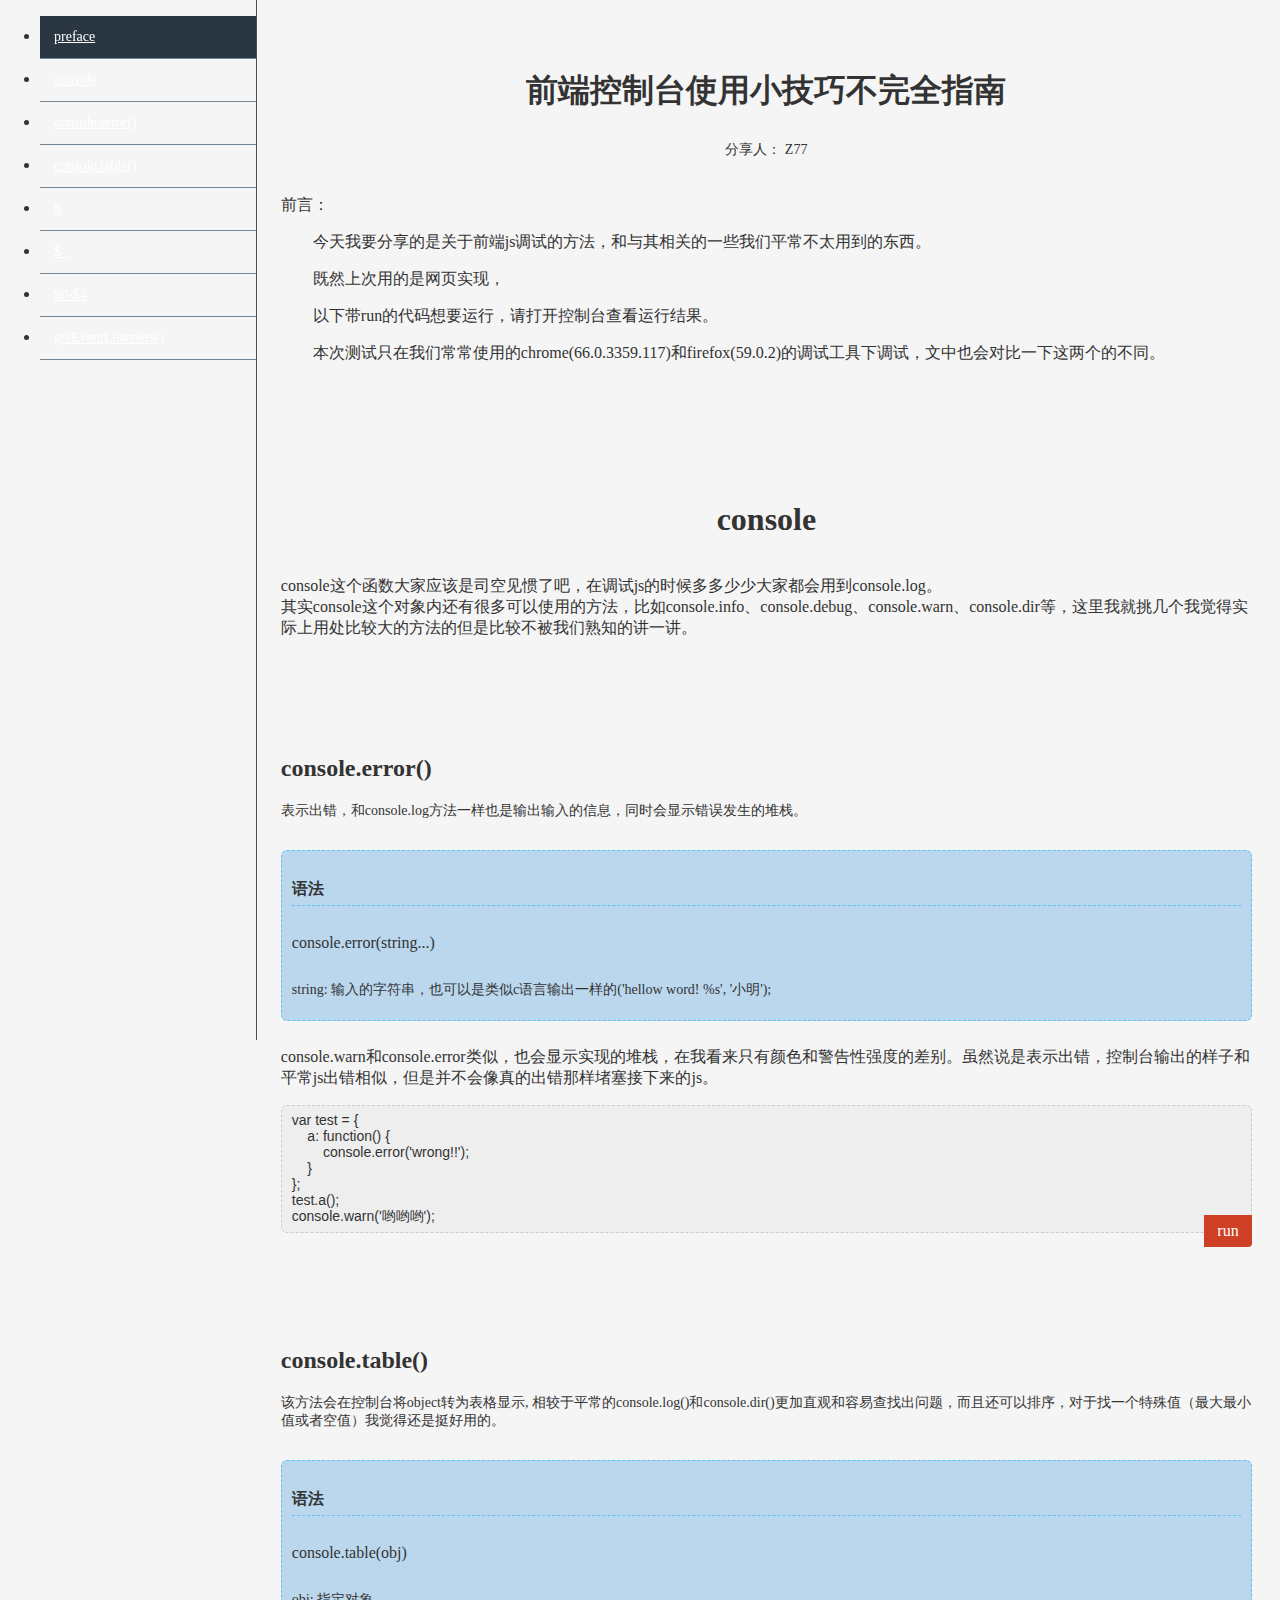
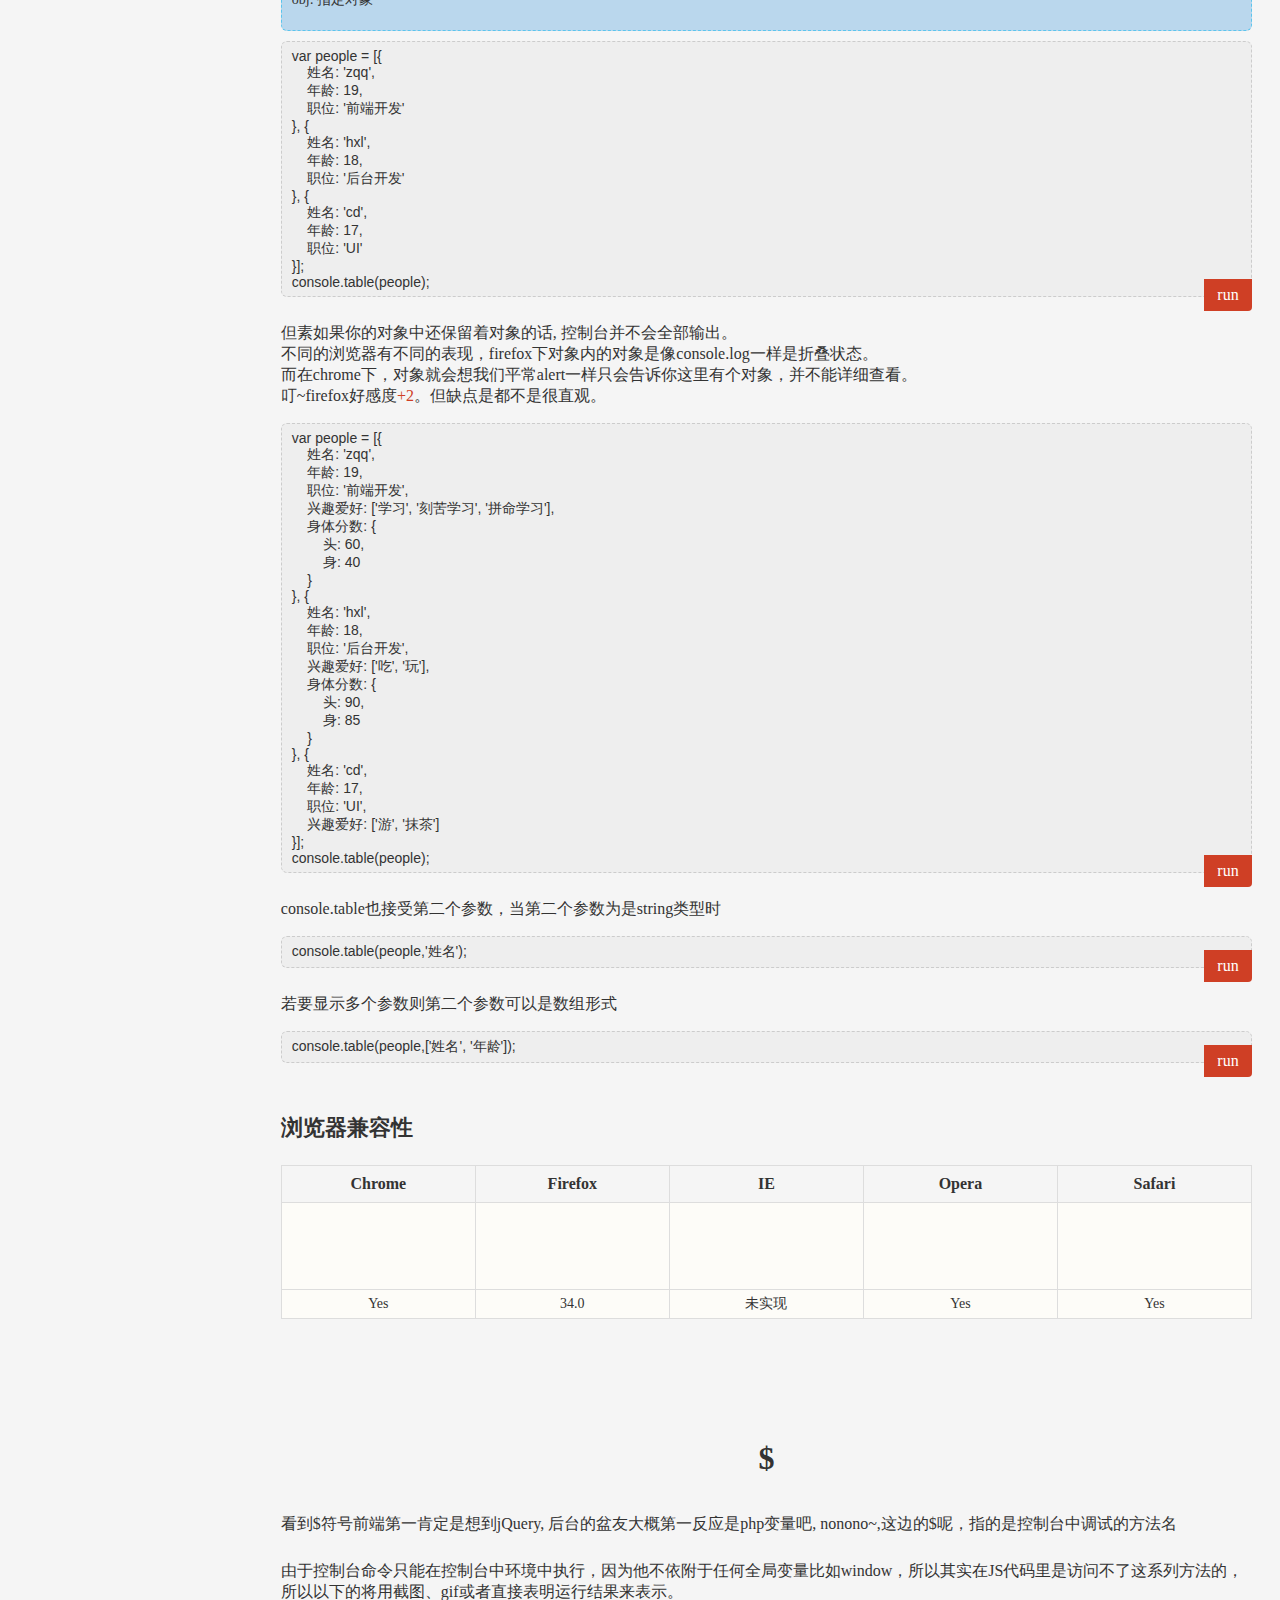
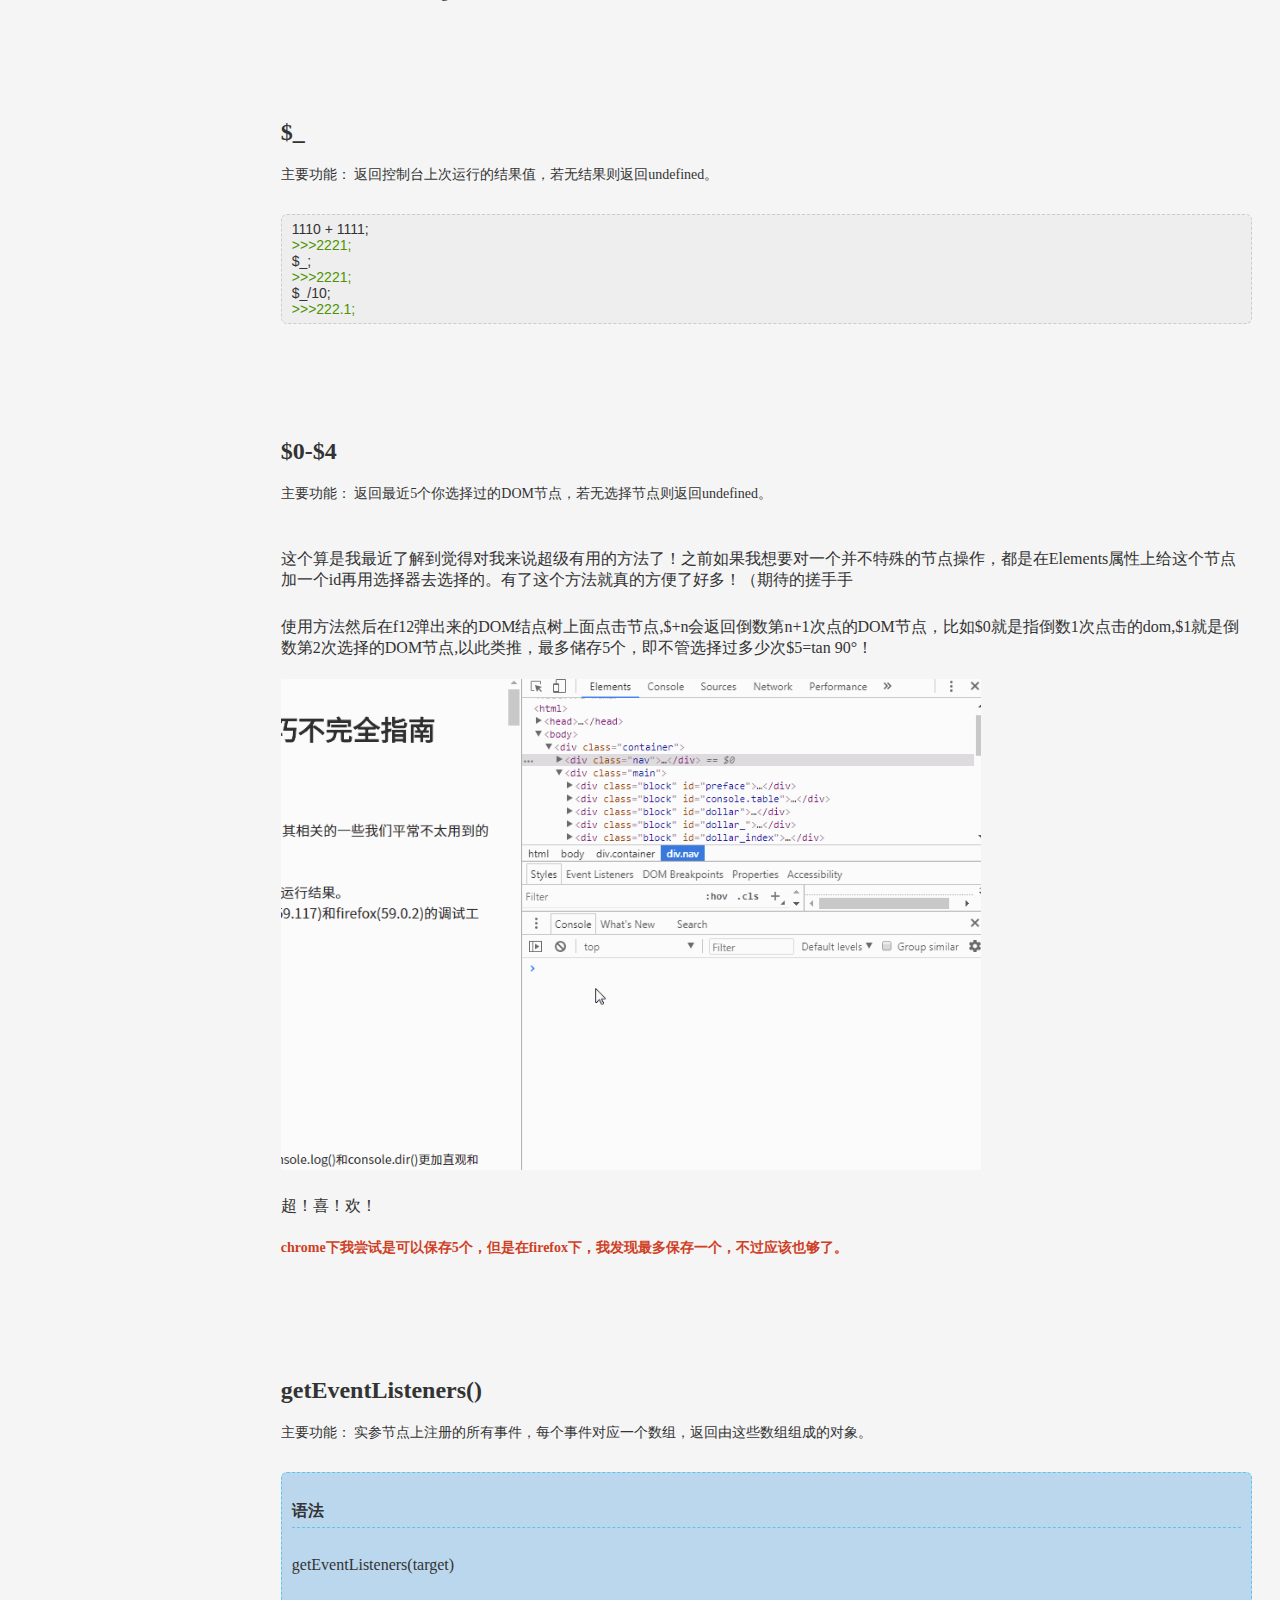
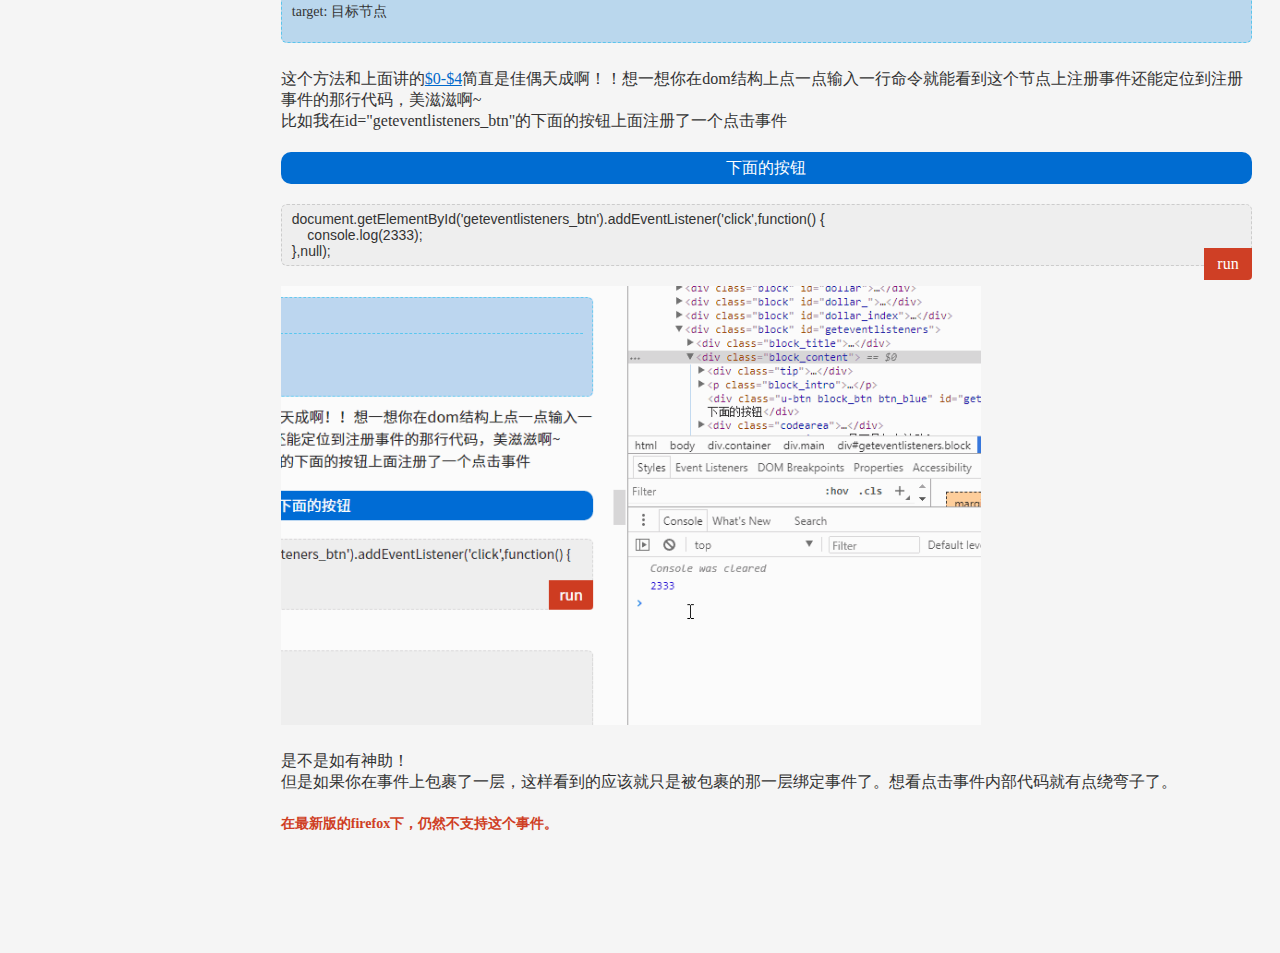
==== debug/view/index.html @ 610be7b1 "添加前端调试小技巧的分享" ====
<!DOCTYPE html>
<html>
<head>
    <meta charset="utf-8">
    <title>technology-sharing_debug</title>
    <link rel="shortcut icon" href="../../resource/favicon/favicon.ico" type="image/x-icon" />
    <link rel="stylesheet" type="text/css" href="../../resource/css/init.css">
    <link rel="stylesheet" type="text/css" href="../css/index.css">
</head>
<body>
    <div class="container">
        <div class="nav">
            <ul>
                <li><a href="#preface" class="active">preface</a></li>
                <li><a href="#console">console</a></li>
                <li><a href="#console_error">console.error()</a></li>
                <li><a href="#console_table">console.table()</a></li>
                <li><a href="#dollar">$</a></li>
                <li><a href="#dollar_">$_</a></li>
                <li><a href="#dollar_index">$0-$4</a></li>
                <li><a href="#geteventlisteners">getEventListeners()</a></li>
            </ul>
        </div>
        <div class="main">
            <div class="block" id="preface">
                <div class="block_title">
                    <h1>前端控制台使用小技巧不完全指南</h1>
                    <small class="h1">分享人： Z77</small>
                </div>
                <div class="block_content">
                    <p>前言：</p>
                    <p class="block_ct">今天我要分享的是关于前端js调试的方法，和与其相关的一些我们平常不太用到的东西。</p>
                    <p class="block_ct">既然上次用的是网页实现，</p>
                    <p class="block_ct">以下带run的代码想要运行，请打开控制台查看运行结果。</p>
                    <p class="block_ct">本次测试只在我们常常使用的chrome(66.0.3359.117)和firefox(59.0.2)的调试工具下调试，文中也会对比一下这两个的不同。</p>
                </div>
            </div>

            <div class="block" id="console">
                <div class="block_title">
                    <h1>console</h1>
                    <p class="block_intro">console这个函数大家应该是司空见惯了吧，在调试js的时候多多少少大家都会用到console.log。 <br>
                    其实console这个对象内还有很多可以使用的方法，比如console.info、console.debug、console.warn、console.dir等，这里我就挑几个我觉得实际上用处比较大的方法的但是比较不被我们熟知的讲一讲。</p>
                </div>
            </div>

            <div class="block" id="console_error">
                <div class="block_title">
                    <h2 class="g-mt20">console.error()</h2>
                    <small>表示出错，和console.log方法一样也是输出输入的信息，同时会显示错误发生的堆栈。</small>
                </div>
                <div class="block_content">
                    <div class="tip">
                        <p class="title">语法</p>
                        <p class="use">console.error(string...)</p>
                        <p>string: 输入的字符串，也可以是类似c语言输出一样的('hellow word! %s', '小明');</p>
                    </div>
                    <p class="block_intro">console.warn和console.error类似，也会显示实现的堆栈，在我看来只有颜色和警告性强度的差别。虽然说是表示出错，控制台输出的样子和平常js出错相似，但是并不会像真的出错那样堵塞接下来的js。</p>
                    <div class="codearea">
                        <pre class="code">
                            var test = {a: function() {console.error('wrong!!');}};
                            test.a();
                            console.warn('哟哟哟');
                        </pre>
                        <div class="run btn">run</div>
                    </div>
                </div>
            </div>

            <div class="block" id="console_table">
                <div class="block_title">
                    <h2 class="g-mt20">console.table()</h2>
                    <small>该方法会在控制台将object转为表格显示, 相较于平常的console.log()和console.dir()更加直观和容易查找出问题，而且还可以排序，对于找一个特殊值（最大最小值或者空值）我觉得还是挺好用的。</small>
                </div>
                <div class="block_content">
                    <div class="tip">
                        <p class="title">语法</p>
                        <p class="use">console.table(obj)</p>
                        <p>obj: 指定对象</p>
                    </div>
                    <div class="codearea">
                        <pre class="code">
                            var people = [
                                {姓名: 'zqq', 年龄: 19, 职位: '前端开发'}, 
                                {姓名: 'hxl', 年龄: 18, 职位: '后台开发'}, 
                                {姓名: 'cd', 年龄: 17, 职位: 'UI'}
                            ];
                            console.table(people);
                        </pre>
                        <div class="run btn">run</div>
                    </div>
                    <p class="block_intro">但素如果你的对象中还保留着对象的话, 控制台并不会全部输出。<br/>
                    不同的浏览器有不同的表现，firefox下对象内的对象是像console.log一样是折叠状态。<br/>
                    而在chrome下，对象就会想我们平常alert一样只会告诉你这里有个对象，并不能详细查看。<br/>
                    叮~firefox好感度<b class="f_red">+2</b>。但缺点是都不是很直观。</p>
                    <div class="codearea">
                        <pre class="code">
                            var people = [
                                {姓名: 'zqq', 年龄: 19, 职位: '前端开发', 兴趣爱好: ['学习', '刻苦学习', '拼命学习'], 身体分数: {头: 60, 身: 40}}, 
                                {姓名: 'hxl', 年龄: 18, 职位: '后台开发', 兴趣爱好: ['吃', '玩'], 身体分数: {头: 90, 身: 85}}, 
                                {姓名: 'cd', 年龄: 17, 职位: 'UI', 兴趣爱好: ['游', '抹茶']}
                            ];
                            console.table(people);
                        </pre>
                        <div class="run btn">run</div>
                    </div>
                    <p class="block_intro">console.table也接受第二个参数，当第二个参数为是string类型时</p>
                    <div class="codearea">
                        <pre class="code">
                            console.table(people, '姓名');
                        </pre>
                        <div class="run btn">run</div>
                    </div>
                    <p class="block_intro">若要显示多个参数则第二个参数可以是数组形式</p>
                    <div class="codearea">
                        <pre class="code">
                            console.table(people, ['姓名', '年龄']);
                        </pre>
                        <div class="run btn">run</div>
                    </div>
                    <div class="browsersupport">
                        <h3>浏览器兼容性</h3>
                        <table class="browsersupport_table">
                            <tbody>
                                <tr>
                                    <th>Chrome</th>
                                    <th>Firefox</th>
                                    <th>IE</th>
                                    <th>Opera</th>
                                    <th>Safari</th>
                                </tr>
                                <tr class="browsersupport_icons">
                                    <td><span class="icon icon_browser icon_browser-bschrome"></span></td>
                                    <td><span class="icon icon_browser icon_browser-bsfirefox"></span></td>
                                    <td><span class="icon icon_browser icon_browser-noneie"></span></td>
                                    <td><span class="icon icon_browser icon_browser-bsopera"></span></td>
                                    <td><span class="icon icon_browser icon_browser-bssafari"></span></td>
                                </tr>
                                <tr>
                                    <td>Yes</td>
                                    <td>34.0</td>
                                    <td>未实现</td>
                                    <td>Yes</td>
                                    <td>Yes</td>
                                </tr>
                            </tbody>
                        </table>
                    </div>
                </div>
            </div>

            <div class="block" id="dollar">
                <div class="block_title">
                    <h1>$</h1>
                    <p class="block_intro">看到$符号前端第一肯定是想到jQuery, 后台的盆友大概第一反应是php变量吧, nonono~,这边的$呢，指的是控制台中调试的方法名</p>
                    <p class="block_intro">由于控制台命令只能在控制台中环境中执行，因为他不依附于任何全局变量比如window，所以其实在JS代码里是访问不了这系列方法的， 所以以下的将用截图、gif或者直接表明运行结果来表示。</p>
                </div>
            </div>

            <div class="block" id="dollar_">
                <div class="block_title">
                    <h2>$_</h2>
                    <small>主要功能： 返回控制台上次运行的结果值，若无结果则返回undefined。</small>
                </div>
                <div class="block_content">
                    <div class="codearea">
                        <pre class="code">
                            1110 + 1111;
                            <b class="f_green">>>>2221;</b>
                            $_;
                            <b class="f_green">>>>2221;</b>
                            $_/10;
                            <b class="f_green">>>>222.1;</b>
                        </pre>
                    </div>
                </div>
            </div>

            <div class="block" id="dollar_index">
                <div class="block_title">
                    <h2>$0-$4</h2>
                    <small>主要功能： 返回最近5个你选择过的DOM节点，若无选择节点则返回undefined。</small>
                </div>
                <div class="block_content">
                    <p class="block_intro">这个算是我最近了解到觉得对我来说超级有用的方法了！之前如果我想要对一个并不特殊的节点操作，都是在Elements属性上给这个节点加一个id再用选择器去选择的。有了这个方法就真的方便了好多！（期待的搓手手</p>
                    <p class="block_intro">使用方法然后在f12弹出来的DOM结点树上面点击节点,$+n会返回倒数第n+1次点的DOM节点，比如$0就是指倒数1次点击的dom,$1就是倒数第2次选择的DOM节点,以此类推，最多储存5个，即不管选择过多少次$5=tan 90°！</p>
                    <img src="../images/gif_0.gif" class="block_img">
                    <p class="block_intro">超！喜！欢！</p>
                    <p class="block_notice">chrome下我尝试是可以保存5个，但是在firefox下，我发现最多保存一个，不过应该也够了。</p>
                </div>
            </div>

            <div class="block" id="geteventlisteners">
                <div class="block_title">
                    <h2>getEventListeners()</h2>
                    <small>主要功能： 实参节点上注册的所有事件，每个事件对应一个数组，返回由这些数组组成的对象。</small>
                </div>
                <div class="block_content">
                    <div class="tip">
                        <p class="title">语法</p>
                        <p class="use">getEventListeners(target)</p>
                        <p>target: 目标节点</p>
                    </div>
                    <p class="block_intro">这个方法和上面讲的<a href="#dollar_index" class="block_href">$0-$4</a>简直是佳偶天成啊！！想一想你在dom结构上点一点输入一行命令就能看到这个节点上注册事件还能定位到注册事件的那行代码，美滋滋啊~<br>
                    比如我在id="geteventlisteners_btn"的下面的按钮上面注册了一个点击事件</p>
                    <div class="u-btn block_btn btn_blue" id="geteventlisteners_btn">下面的按钮</div>
                    <div class="codearea">
                        <pre class="code">
                            document.getElementById('geteventlisteners_btn').addEventListener('click', function() {
                                console.log(2333);
                            }, null);
                        </pre>
                        <div class="run btn">run</div>
                    </div>
                    <img src="../images/gif_1.gif" class="block_img">
                    <p class="block_intro">是不是如有神助！ <br>
                    但是如果你在事件上包裹了一层，这样看到的应该就只是被包裹的那一层绑定事件了。想看点击事件内部代码就有点绕弯子了。</p>
                    <p class="block_notice">在最新版的firefox下，仍然不支持这个事件。</p>
                </div>
            </div>


        </div> 
    </div>
    <script type="text/javascript" src="../../resource/js/util.js"></script>
    <script type="text/javascript" src="../js/cursor.js"></script>
    <script type="text/javascript" src="../js/index.js"></script>
    <script type="text/javascript" class="myscript"></script>
</body>
</html>
---- debug/css/index.css ----
@charset "utf-8";

* {
    color:#333333;
}
body, html { 
    height: 100%; 
    background-color: #f5f5f5; 
}

b {
    font-weight: inherit;
}

p {
    font-size: 16px;
}

.u-btn {
    cursor: pointer;
    border-radius: 10px;
    text-align: center;
    transition: opacity .25s;
}
.u-btn:hover {
    opacity: .9;
}

.btn_blue {
    background-color: #006cd1;
    color: #fff;
}

.f_red {
    color: #cf3f25;
}
.f_green {
    color: #4f9400;
}
.f-tc {
    text-align: center;
}
.g-mt20 {
    margin-top: 20px;
}

.icon {
    display: inline-block;
    background-repeat: no-repeat;
    background-position: center;
}

.nav {
    width: 20%;
    height: 100%;
    position: fixed;
    left: 0;
    top: 0;
    border-right: 1px solid #3e5161;
    background: url(../images/bg.png) no-repeat;
    background-size: 100% 100%;
    padding-bottom: 140px;
    overflow: hidden;
}
.nav li a{
    display: block;
    font-size: 14px;
    line-height: 3em;
    color: #fff;
    padding-left: 1em;
    border-bottom: 1px solid #738492;
    width: 100%;
}

.nav a:hover, .nav a.active {
    background-color: #2a3742;
}

.run, .clear {
    background-color: #cf3f25;
    width: 3em;
    text-align: center;
    display: block;
    height: 2em;
    line-height: 2em;
    font-size: 16px;
    margin-top: -2em;
    float: right;
    color: #fff;
    border-bottom-right-radius: 4px;
}
.clear {
    background-color: #448aff;
}

.inputarea {
    width: 20%;
    position: fixed;
    right: 0;
    top: 0;
    height: 100%;
    border-left: 1px solid #3e5161;
    padding: 10px;
}

.content {
    background-color: #fff;
    border-radius: 4px;
    position: absolute;
    bottom: 10px;
    top: 370px;
    left: 10px;
    right: 10px;
    border: 1px solid #eee;
    font-size: 14px;
    margin-top: 10px;
    padding: 10px;
    border-bottom: 40px solid #fff;
    white-space: pre-wrap;
    overflow-x: hidden;
    overflow-y: auto;
}

.console {
    position: absolute;
    top: 10px;
    left: 10px;
    right: 10px;
    height: 350px;
}
.console_title {
    font-size: 12px;
    text-align: center;
    color: #777;
}
.console_content {
    background-color: #eee;
    border: 1px solid #ccc;
    border-radius: 4px;
    width: 100%;
    height: 98%;
    display: inline-block;
    padding: 10px;
    white-space: pre-wrap;
    overflow-x: hidden;
    overflow-y: auto;   
    line-height: 1.1em;
}


.inputarea .run {
    position: absolute;
    z-index: 1;
    bottom: 10px;
    right: 10px;
}
.inputarea .clear {
    position: absolute;
    z-index: 1;
    right: 0;
    bottom: -11px;
}

.main {
    margin-left: 20%;
    padding: 20px;
}


.block {
    padding-bottom: 80px;
}
.block + .block {
    margin-top: 20px;
}
.block_title h1 {
    font-size: 32px;
    font-weight: bold;
    text-align: center;
    padding: 20px 0 6px;
}
.block_title h2 {
    font-size: 24px;
    font-weight: bold;
}
h3 {
    padding-top: 20px;
    font-size: 22px;
    font-weight: bold;
}
h4 {
    padding-top: 20px;
    font-size: 20px;
    font-weight: bold;
}
h5 {
    padding-top: 20px;
    font-size: 18px;
    font-weight: bold;
}
h6 {
    padding-top: 20px;
    font-size: 16px;
    font-weight: bold;
}
input {
    margin-top: 10px;
    background-color: #fff;
    border-radius: 4px;
    padding: 4px 6px;
    border: 1px solid #eee;
}
span.name {
    font-weight: bold;
    background-color: #eee;
    display: inline-block;
}
.block_title small {
    display: block;
    font-size: 14px;
    margin-top: 10px;
}
.block_title small.h1 {
    text-align: center;
}

.block_content {
    padding-top: 20px;
}
.block_ct {
    text-indent: 2em;
}
.block_intro {
    padding-top: 10px;
    font-size: 16px;
}
.block_notice {
    font-size: 14px;
    font-weight: bold;
    line-height: 30px;
    color: #cf3f25;
}
.block_href {
    color: #0069cb;
    text-decoration: underline;
}
.block_img {
    max-width: 700px;
    max-height: 800px;
    display: block;
    margin-top: 20px;
}
.block_a {
    padding-top: 10px;
    display: block;
    color: #448aff;
    text-decoration: underline;
}
.block_btn {
    height: 2em;
    line-height: 2em;
    display: block;
    margin-top: 20px;
    margin-bottom: 20px;
}
.tip {
    background-color: #bad7ed;
    padding: 6px 10px;
    border: 1px dashed #5bc5ed;
    margin-top: 10px;
    border-radius: 6px;
}
.tip p {
    line-height: 1.4em;
    font-size: 14px;
}
.tip .title {
    font-size: 16px;
    font-weight: bold;
    border-bottom: 1px dashed #5bc5ed;
    line-height: 2em;
}
.tip .use {
    padding-top: 10px;
    padding-bottom: 10px;
    font-size: 16px;
}
.code {
    background-color: #eee;
    border: 1px dashed #ccc;
    font-size: 14px;
    padding: 6px 10px;
    border-radius: 6px;
    margin-top: 10px;
    white-space: pre-wrap;
}

code, pre {
    font-family: "sourceHanSan", "Hiragino Sans GB", "PingFang SC",Helvetica,"Microsoft YaHei","Hiragino Sans GB","enQuanYi Micro Hei",sans-serif;-webkit-font-smoothing: antialiased;
    -webkit-font-smoothing: antialiased;
}


.browsersupport {
    margin-top: 30px;
}
.browsersupport_table th {
    padding: 0;
    height: 36px;
    vertical-align: middle;
    text-align: center;
    background-color: #F5F5F5;
    border: 1px solid #ddd;
}
.browsersupport_table {
    margin-top: 15px;
    border: 1px solid #aaa;
    width: 100%;
    border-collapse: collapse;
}
.browsersupport_table td {
    width: 86px;
    text-align: center;
    padding: 0;
    background-color: #fdfcf8;
    border: 1px solid #ddd;
    font-size: 14px;
    line-height: 2em;
}
.browsersupport_icons td {
    font-size: 0;
    height: 86px;
    vertical-align: middle;
}

.icon_browser {
    width: 48px;
    height: 48px;
    background-image: url('../images/browser.png');
}

.icon_browser-bschrome {
    background-position: -20px -90px;
}
.icon_browser-bsfirefox {
    background-position: -88px -90px;
}
.icon_browser-bsie {
    background-position: -156px -90px;
}
.icon_browser-bsopera {
    background-position: -224px -90px;
}
.icon_browser-bssafari {
    background-position: -292px -90px;
}

.icon_browser-nonechrome {
    background-position: -20px -178px;
}
.icon_browser-nonefirefox {
    background-position: -88px -178px;
}
.icon_browser-noneie {
    background-position: -156px -178px;
}
.icon_browser-noneopera {
    background-position: -224px -178px;
}
.icon_browser-nonesafari {
    background-position: -292px -178px;
}

.icon_browser_s {
    width: 63px;
    height: 30px;
}
.icon_browser_s-bschrome {
    background-position: -20px -20px;
}
.icon_browser_s-bsfirefox {
    background-position: -103px -20px;
}
.icon_browser_s-bsie {
    background-position: -186px -20px;
}
.icon_browser_s-bsopera {
    background-position: -269px -20px;
}
.icon_browser_s-bssafari {
    background-position: -352px -20px;
}
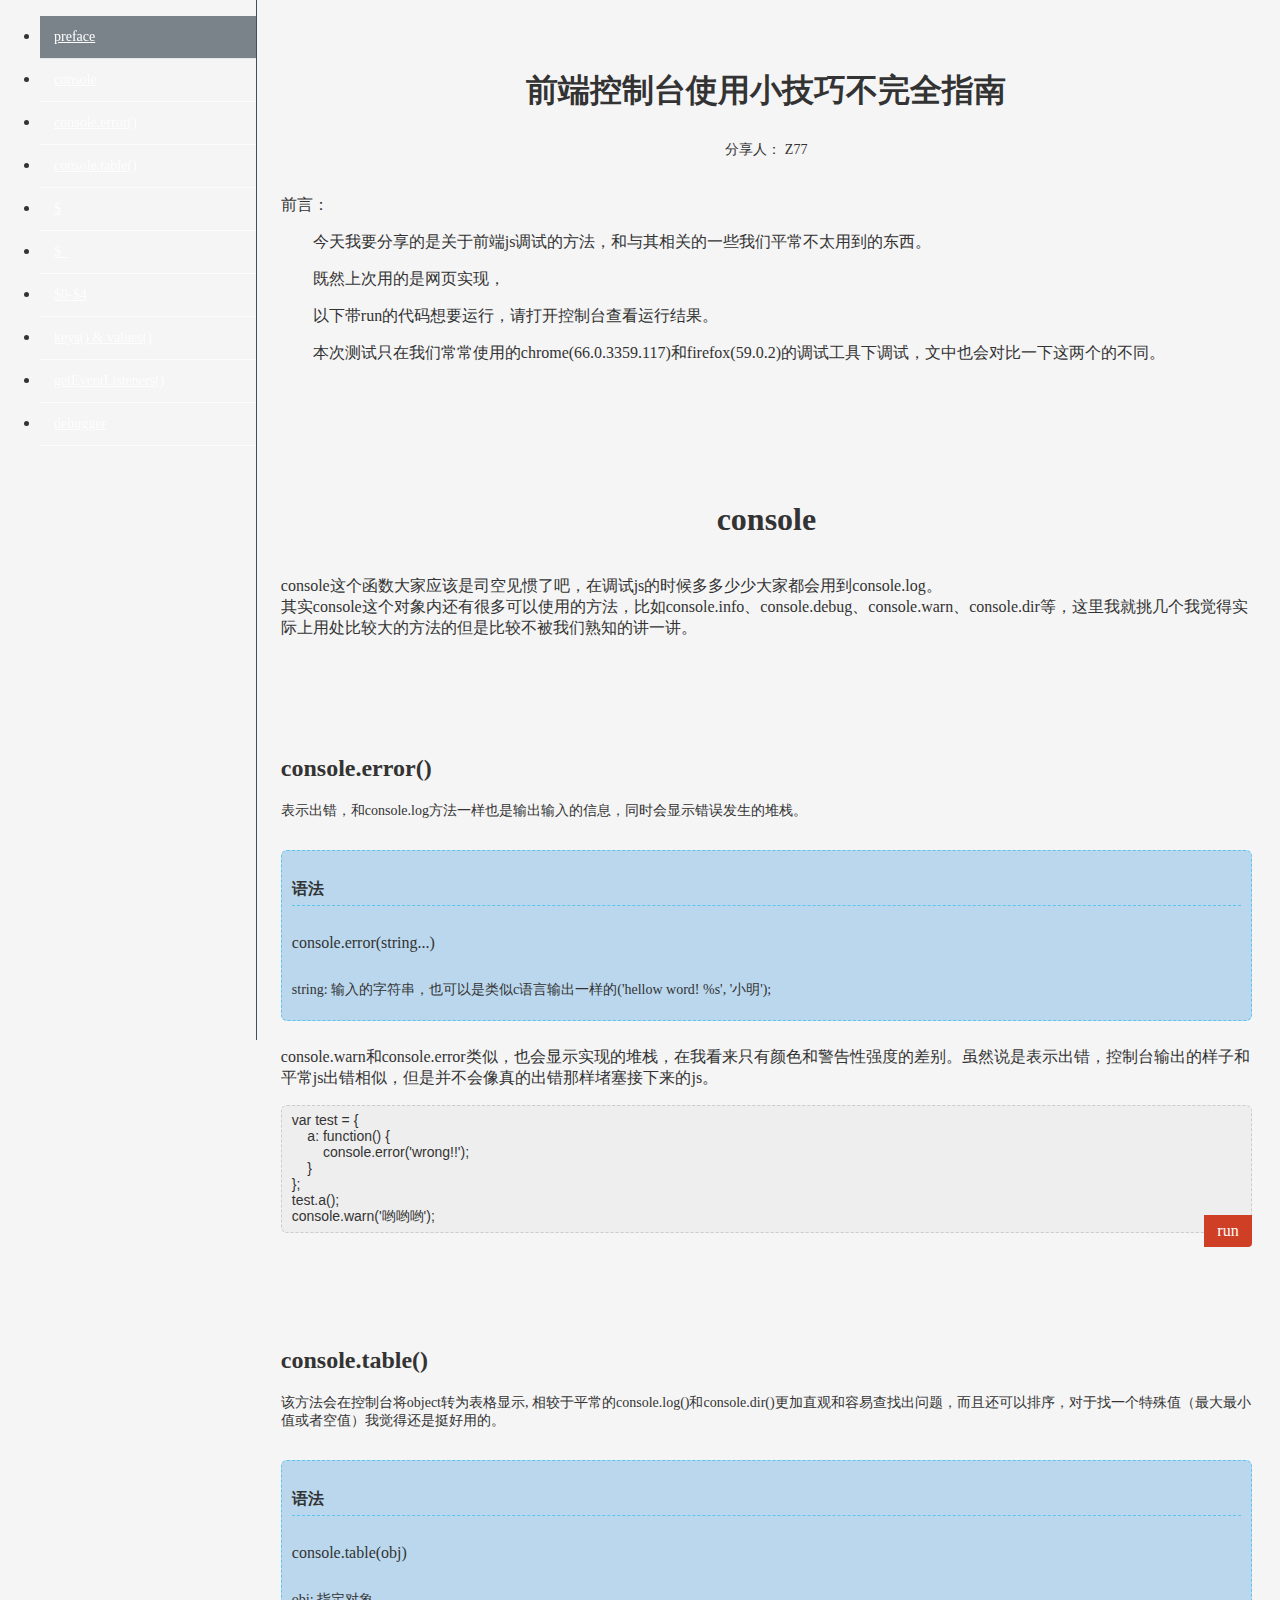
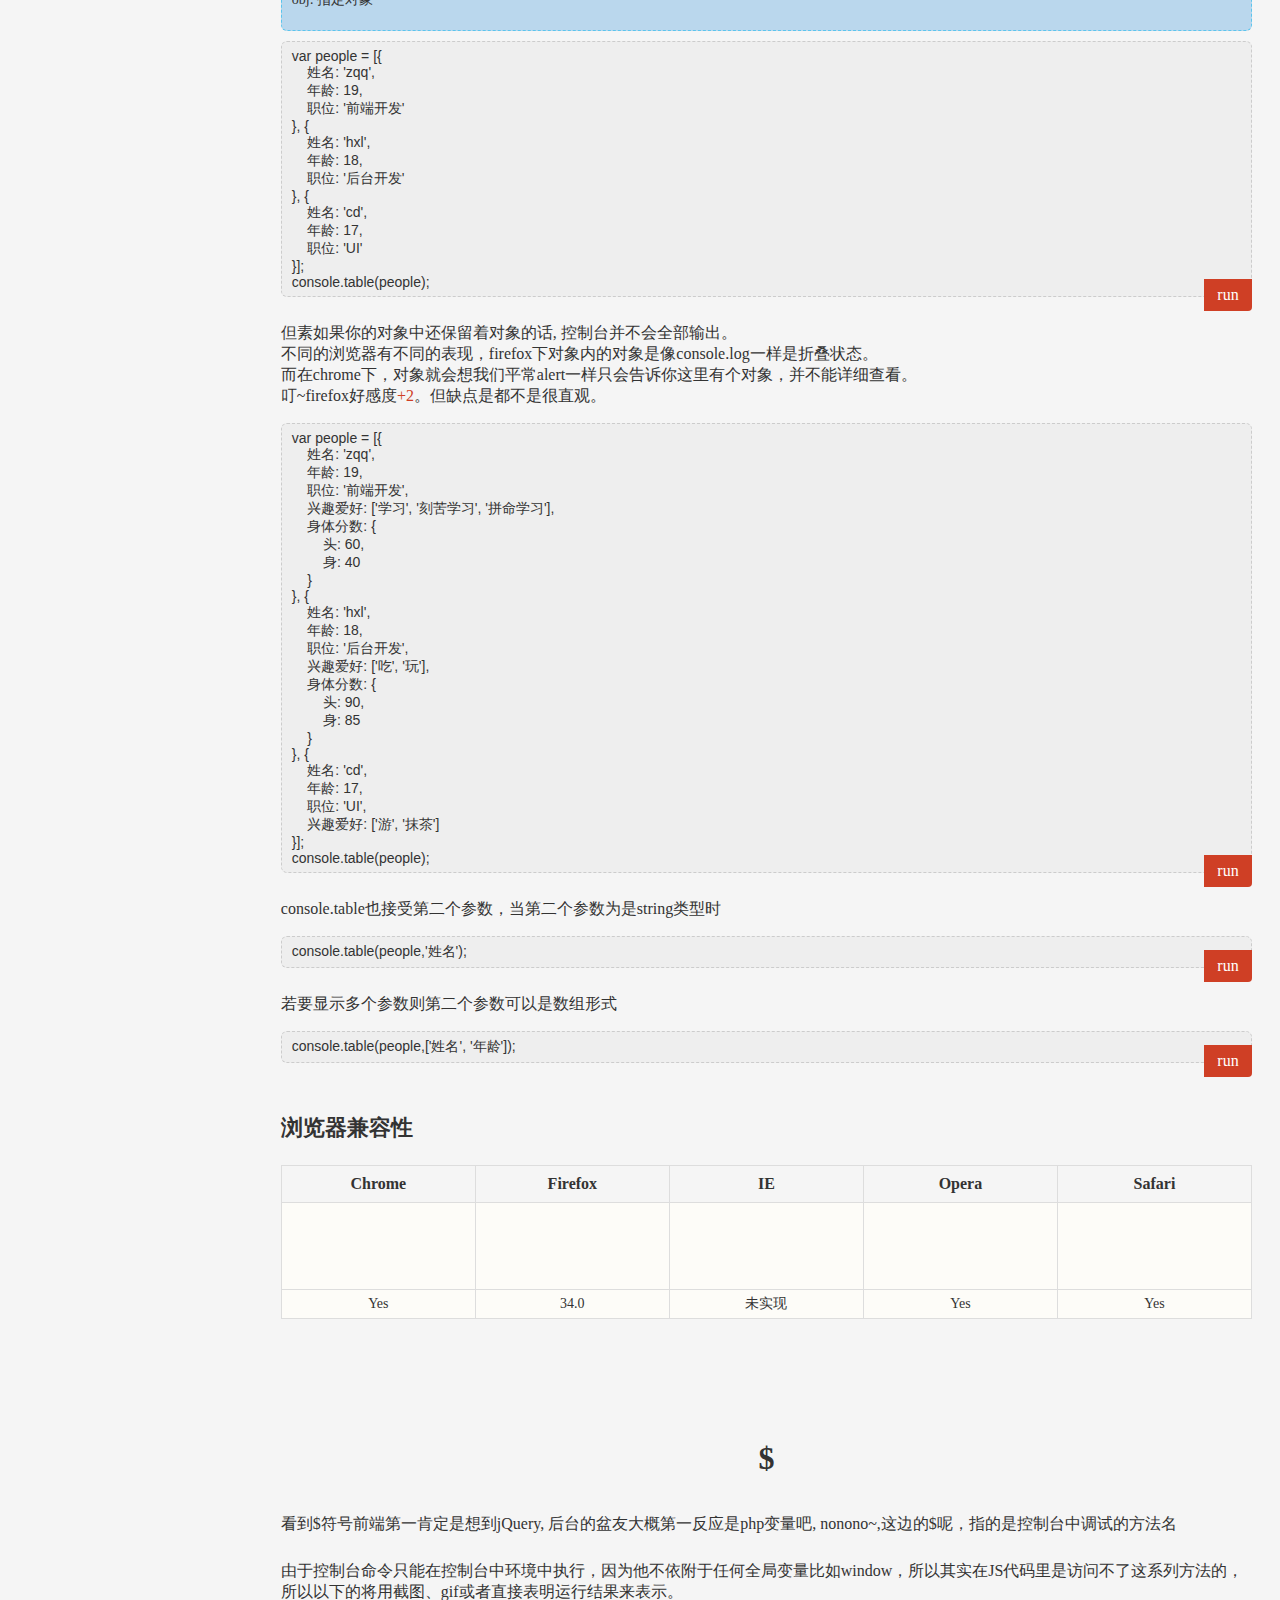
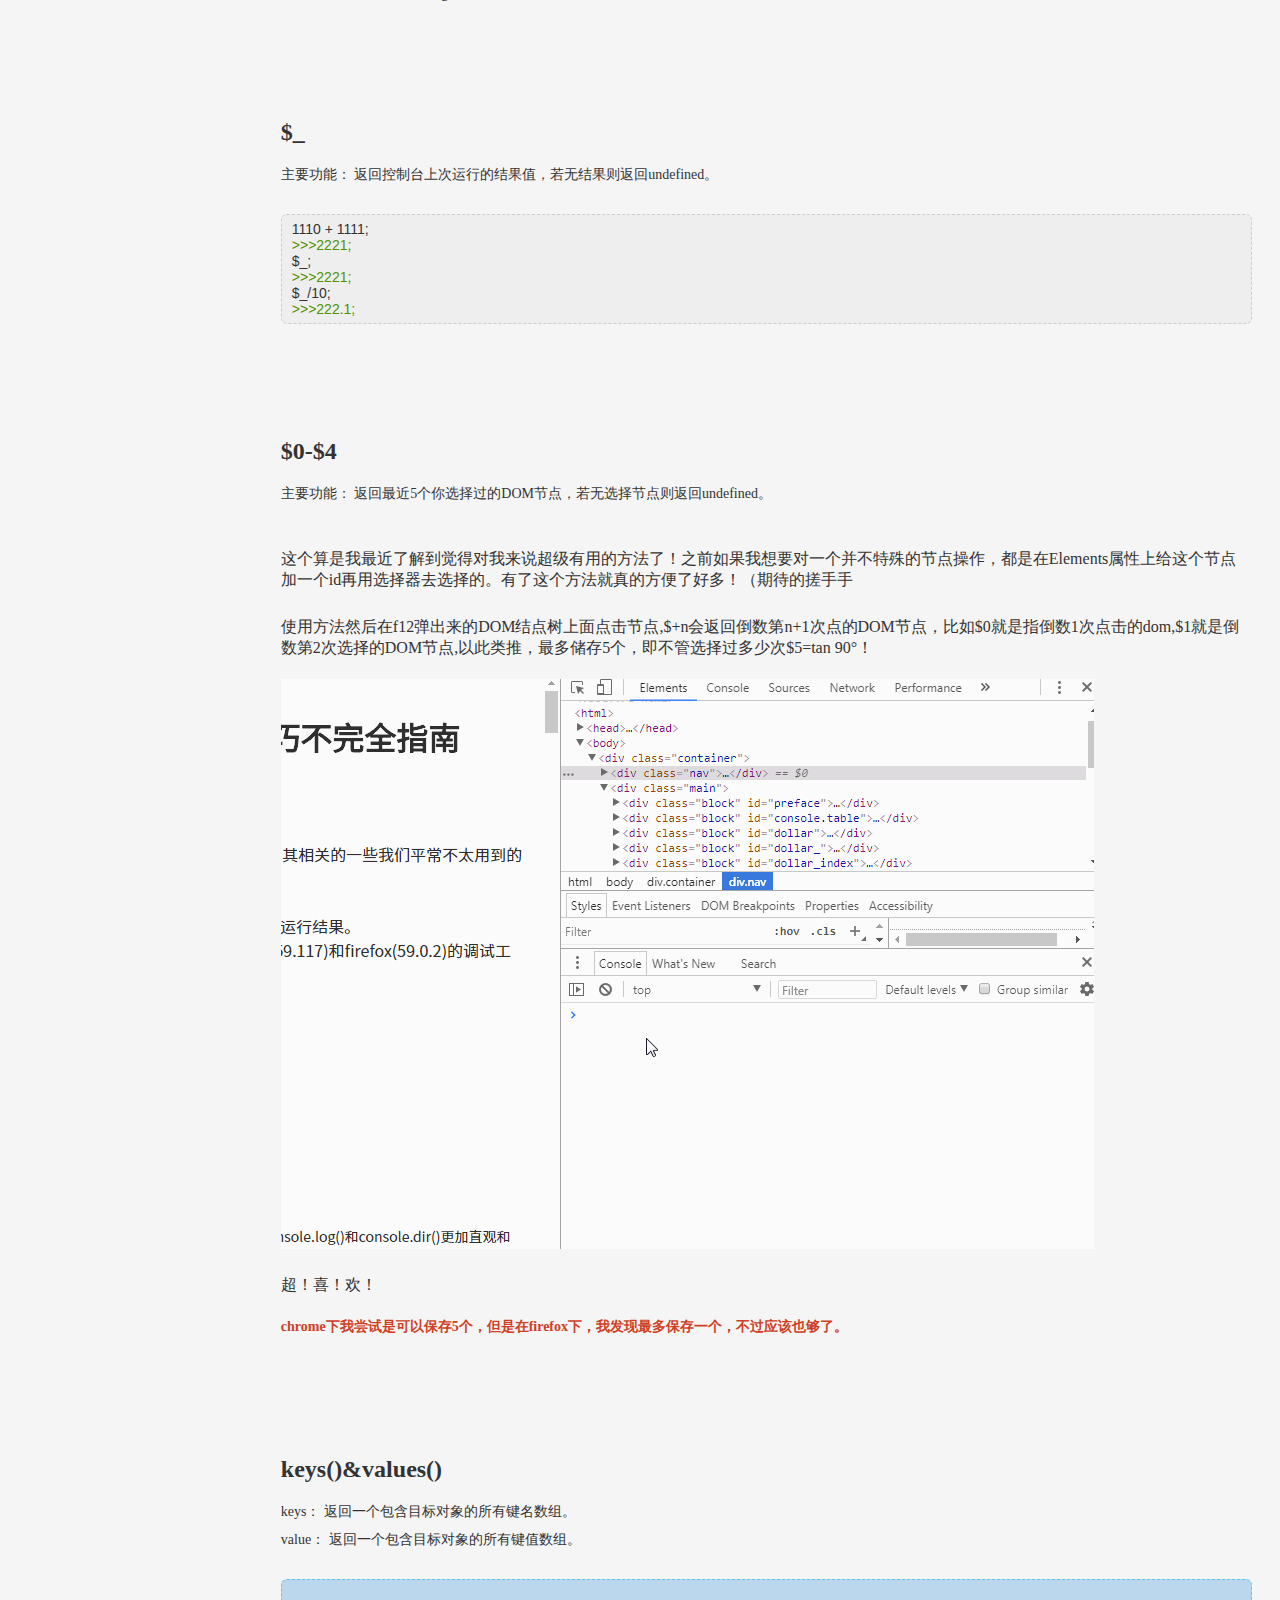
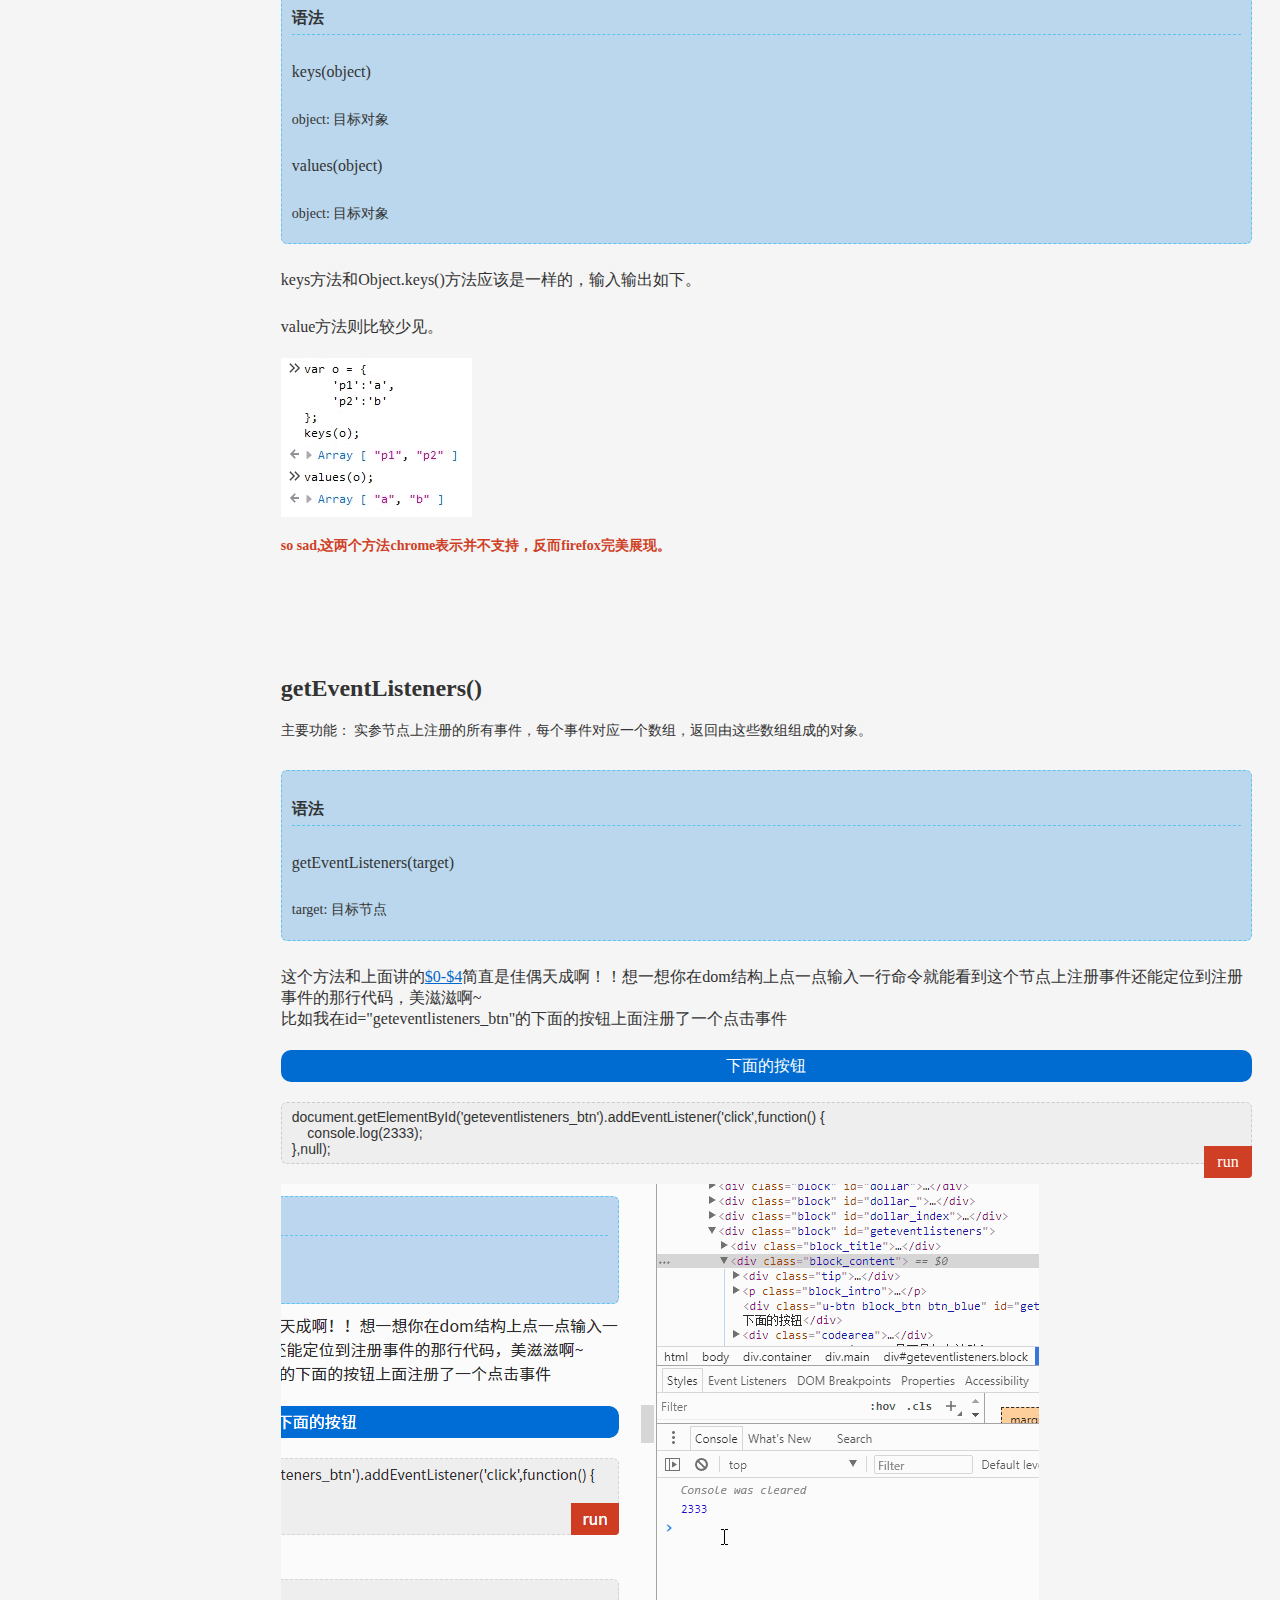
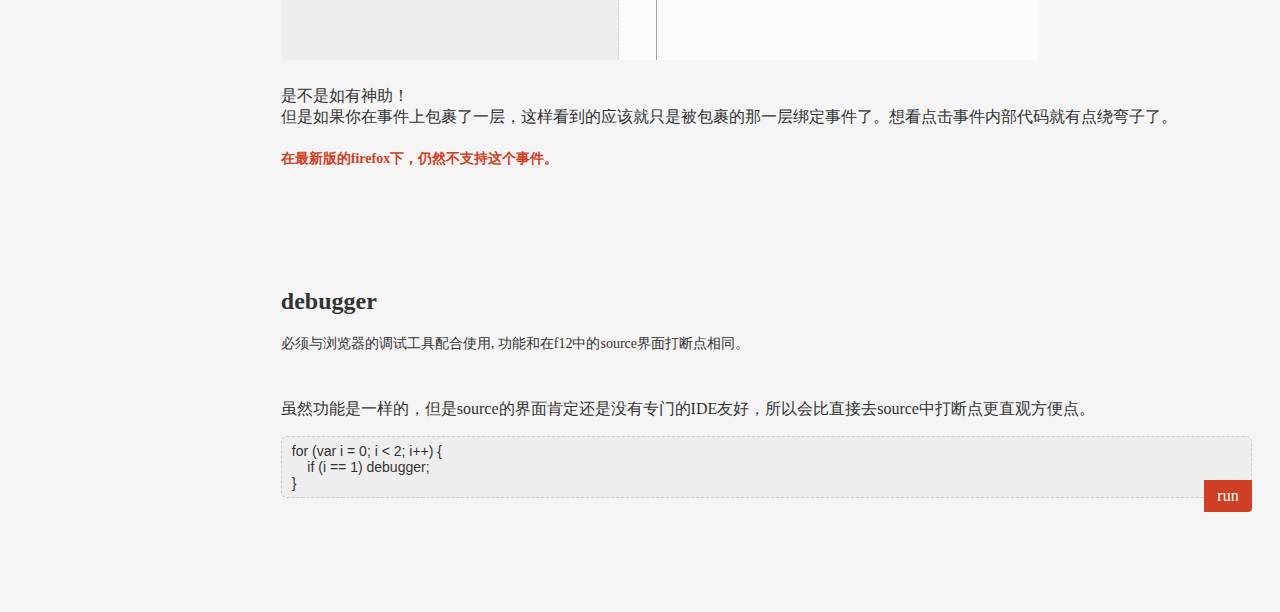
==== commit 89d71050: "添加keys&values方法" ====
--- a/debug/view/index.html
+++ b/debug/view/index.html
@@ -3,6 +3,7 @@
 <head>
     <meta charset="utf-8">
     <title>technology-sharing_debug</title>
+    <meta name="viewport" content="width=device-width,initial-scale=1.0,minimum-scale=1.0,user-scalable=no">
     <link rel="shortcut icon" href="../../resource/favicon/favicon.ico" type="image/x-icon" />
     <link rel="stylesheet" type="text/css" href="../../resource/css/init.css">
     <link rel="stylesheet" type="text/css" href="../css/index.css">
@@ -18,7 +19,9 @@
                 <li><a href="#dollar">$</a></li>
                 <li><a href="#dollar_">$_</a></li>
                 <li><a href="#dollar_index">$0-$4</a></li>
+                <li><a href="#keys">keys() & values()</a></li>
                 <li><a href="#geteventlisteners">getEventListeners()</a></li>
+                <li><a href="#debugger">debugger</a></li>
             </ul>
         </div>
         <div class="main">
@@ -190,6 +193,27 @@
                 </div>
             </div>
 
+            <div class="block" id="keys">
+                <div class="block_title">
+                    <h2>keys()&values()</h2>
+                    <small>keys： 返回一个包含目标对象的所有键名数组。</small>
+                    <small>value： 返回一个包含目标对象的所有键值数组。</small>
+                </div>
+                <div class="block_content">
+                    <div class="tip">
+                        <p class="title">语法</p>
+                        <p class="use">keys(object)</p>
+                        <p>object: 目标对象</p>
+                        <p class="use">values(object)</p>
+                        <p>object: 目标对象</p>
+                    </div>
+                    <p class="block_intro">keys方法和Object.keys()方法应该是一样的，输入输出如下。</p>
+                    <p class="block_intro">value方法则比较少见。</p>
+                    <img src="../images/keys.jpg" class="block_img">
+                    <p class="block_notice">so sad,这两个方法chrome表示并不支持，反而firefox完美展现。</p>
+                </div>
+            </div>
+
             <div class="block" id="geteventlisteners">
                 <div class="block_title">
                     <h2>getEventListeners()</h2>
@@ -219,7 +243,23 @@
                 </div>
             </div>
 
-
+            <div class="block" id="debugger">
+                <div class="block_title">
+                    <h2>debugger</h2>
+                    <small>必须与浏览器的调试工具配合使用, 功能和在f12中的source界面打断点相同。</small>
+                </div>
+                <div class="block_content">
+                    <p class="block_intro">虽然功能是一样的，但是source的界面肯定还是没有专门的IDE友好，所以会比直接去source中打断点更直观方便点。<br>
+                    <div class="codearea">
+                        <pre class="code">
+                            for (var i = 0; i < 2; i++) {
+                                if (i == 1) debugger;
+                            }
+                        </pre>
+                        <div class="run btn">run</div>
+                    </div>
+                </div>
+            </div>
         </div> 
     </div>
     <script type="text/javascript" src="../../resource/js/util.js"></script>
--- a/debug/css/index.css
+++ b/debug/css/index.css
@@ -57,8 +57,9 @@
     left: 0;
     top: 0;
     border-right: 1px solid #3e5161;
-    background: url(../images/bg.png) no-repeat;
-    background-size: 100% 100%;
+    background: url(../images/bg.jpg) no-repeat;
+    background-size: cover;
+    background-position: right top;
     padding-bottom: 140px;
     overflow: hidden;
 }
@@ -68,12 +69,14 @@
     line-height: 3em;
     color: #fff;
     padding-left: 1em;
-    border-bottom: 1px solid #738492;
+    border-bottom: 1px solid rgba(255, 255, 255, .8);
     width: 100%;
+    opacity: .8;
 }
 
 .nav a:hover, .nav a.active {
-    background-color: #2a3742;
+    background-color: rgba(42, 55, 66, .6);
+    opacity: 1;
 }
 
 .run, .clear {
@@ -245,7 +248,7 @@
     text-decoration: underline;
 }
 .block_img {
-    max-width: 700px;
+    max-width: 100%;
     max-height: 800px;
     display: block;
     margin-top: 20px;
@@ -336,7 +339,7 @@
 .icon_browser {
     width: 48px;
     height: 48px;
-    background-image: url('../images/browser.png');
+    background-image: url('../../resource/images/browser.png');
 }
 
 .icon_browser-bschrome {
@@ -389,4 +392,13 @@
 }
 .icon_browser_s-bssafari {
     background-position: -352px -20px;
+}
+
+@media only screen and (max-width: 780px) {
+    .nav, .inputarea {
+        display: none;
+    }
+    .main {
+        margin: 0;
+    }
 }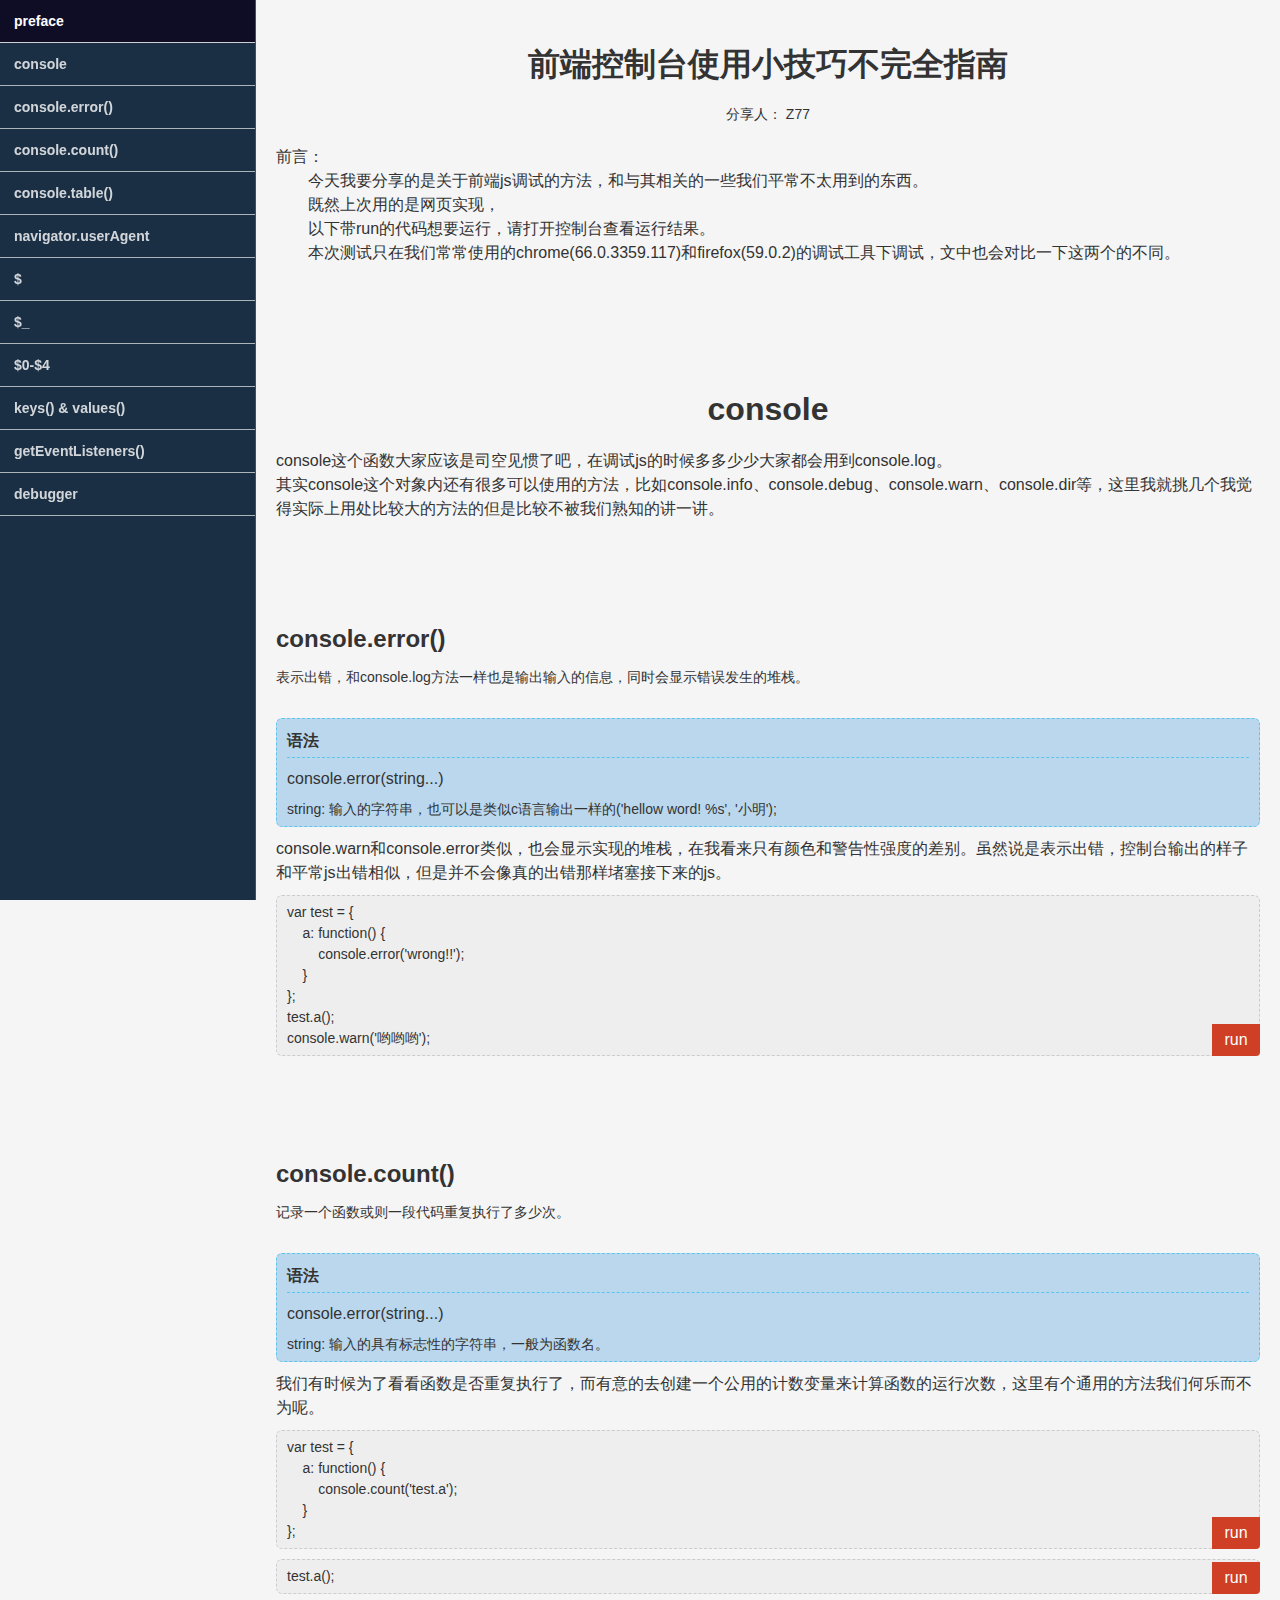
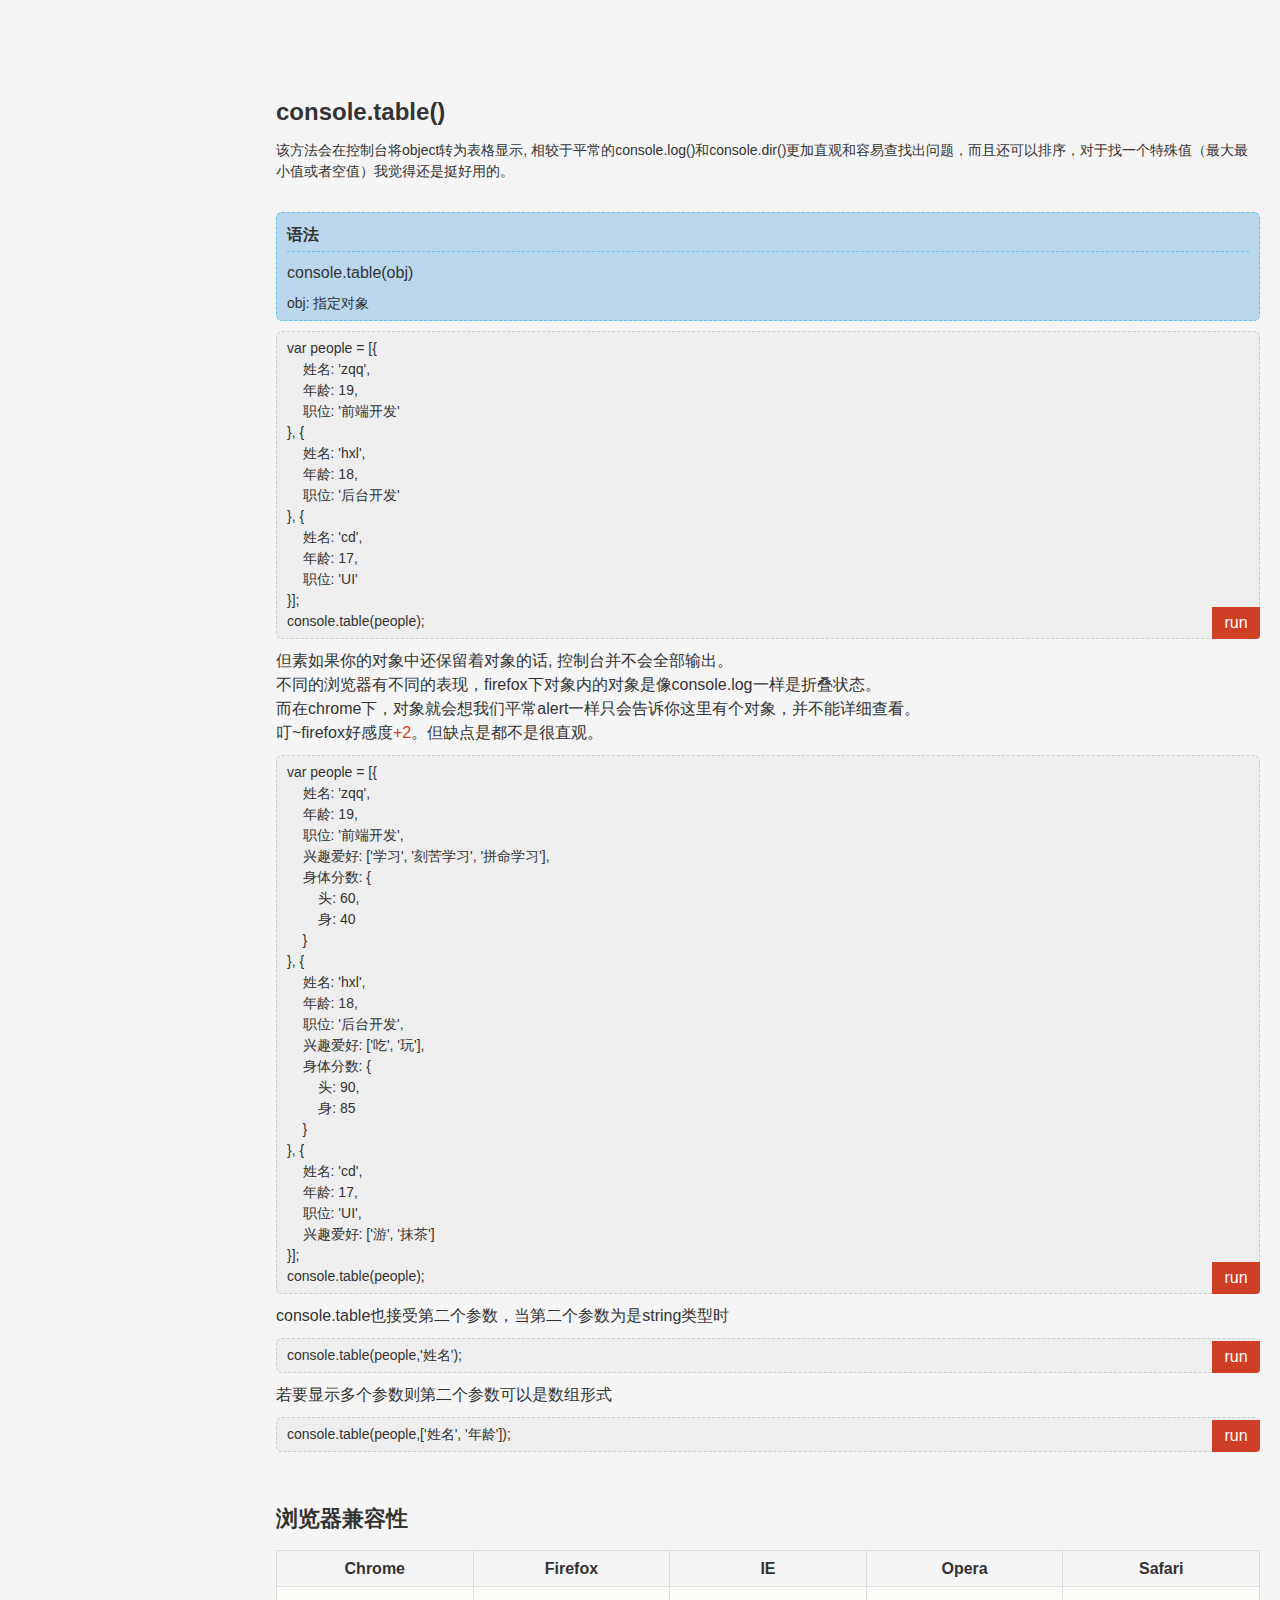
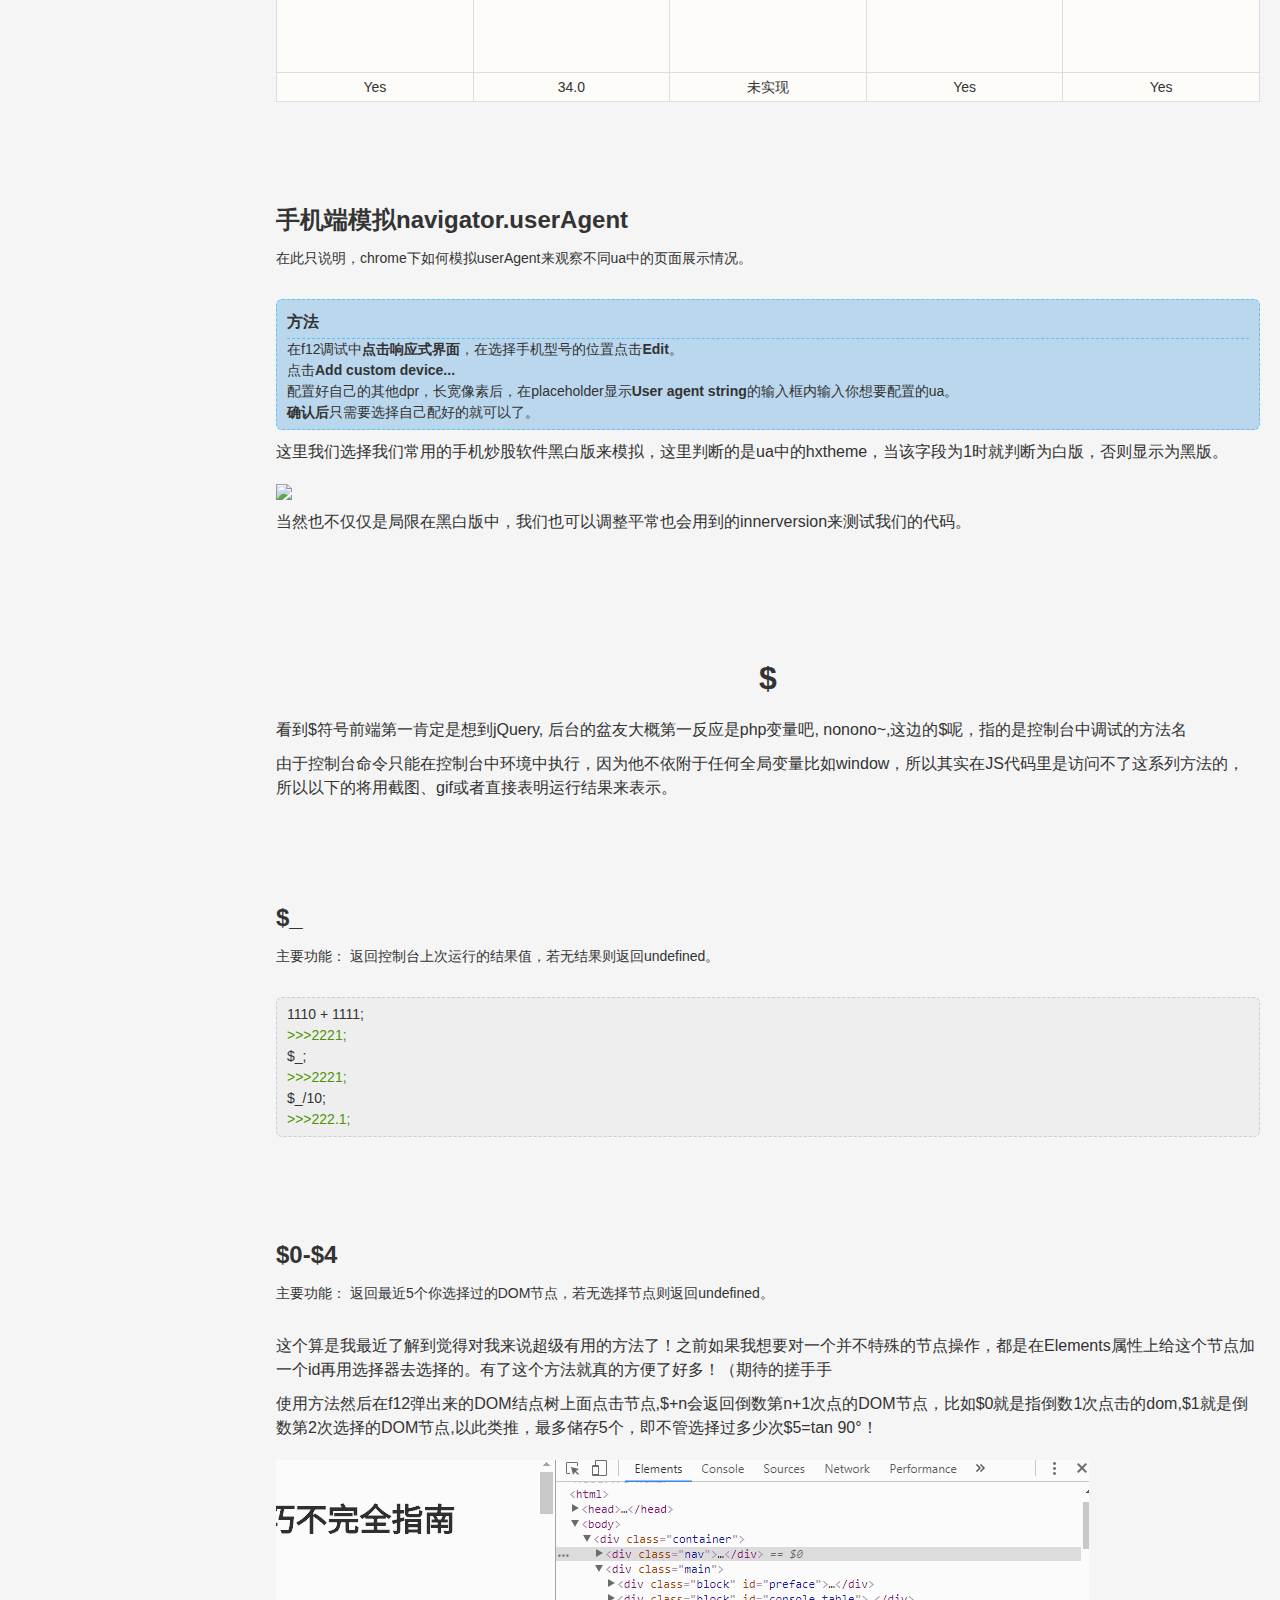
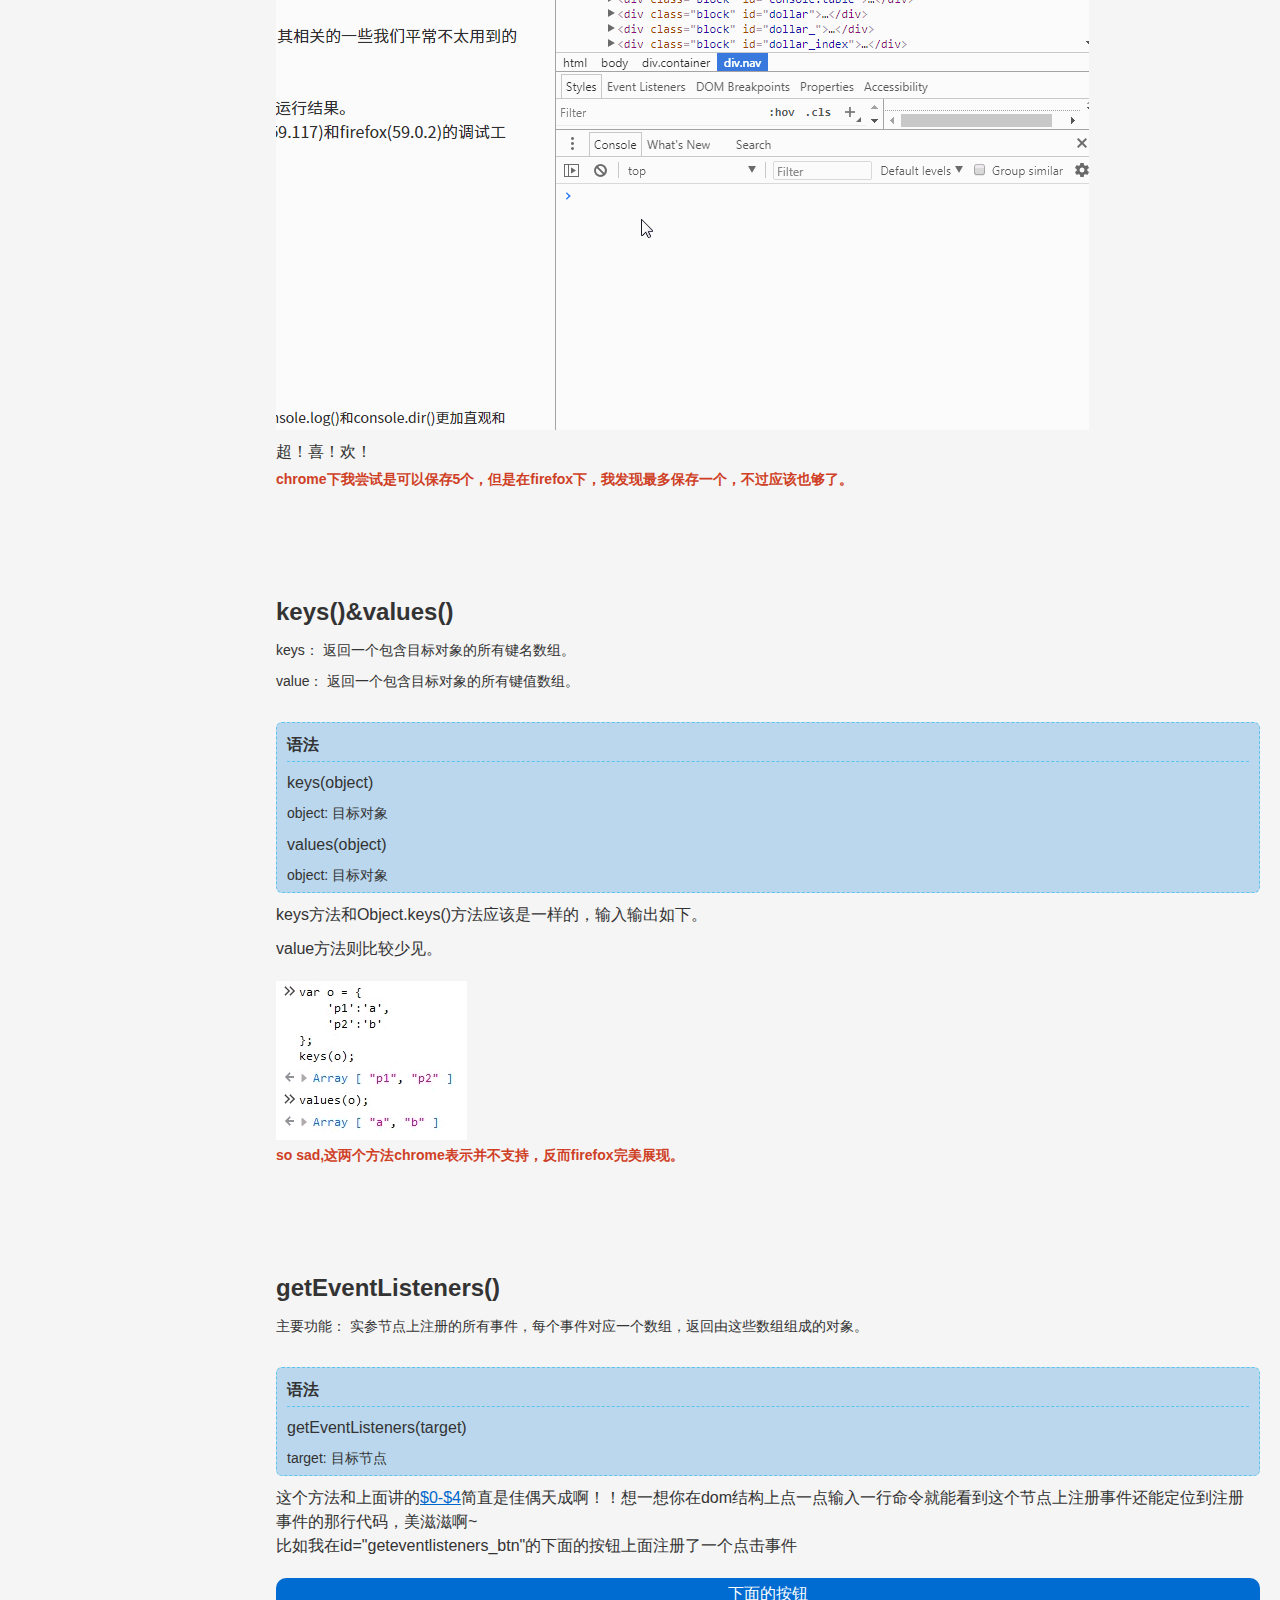
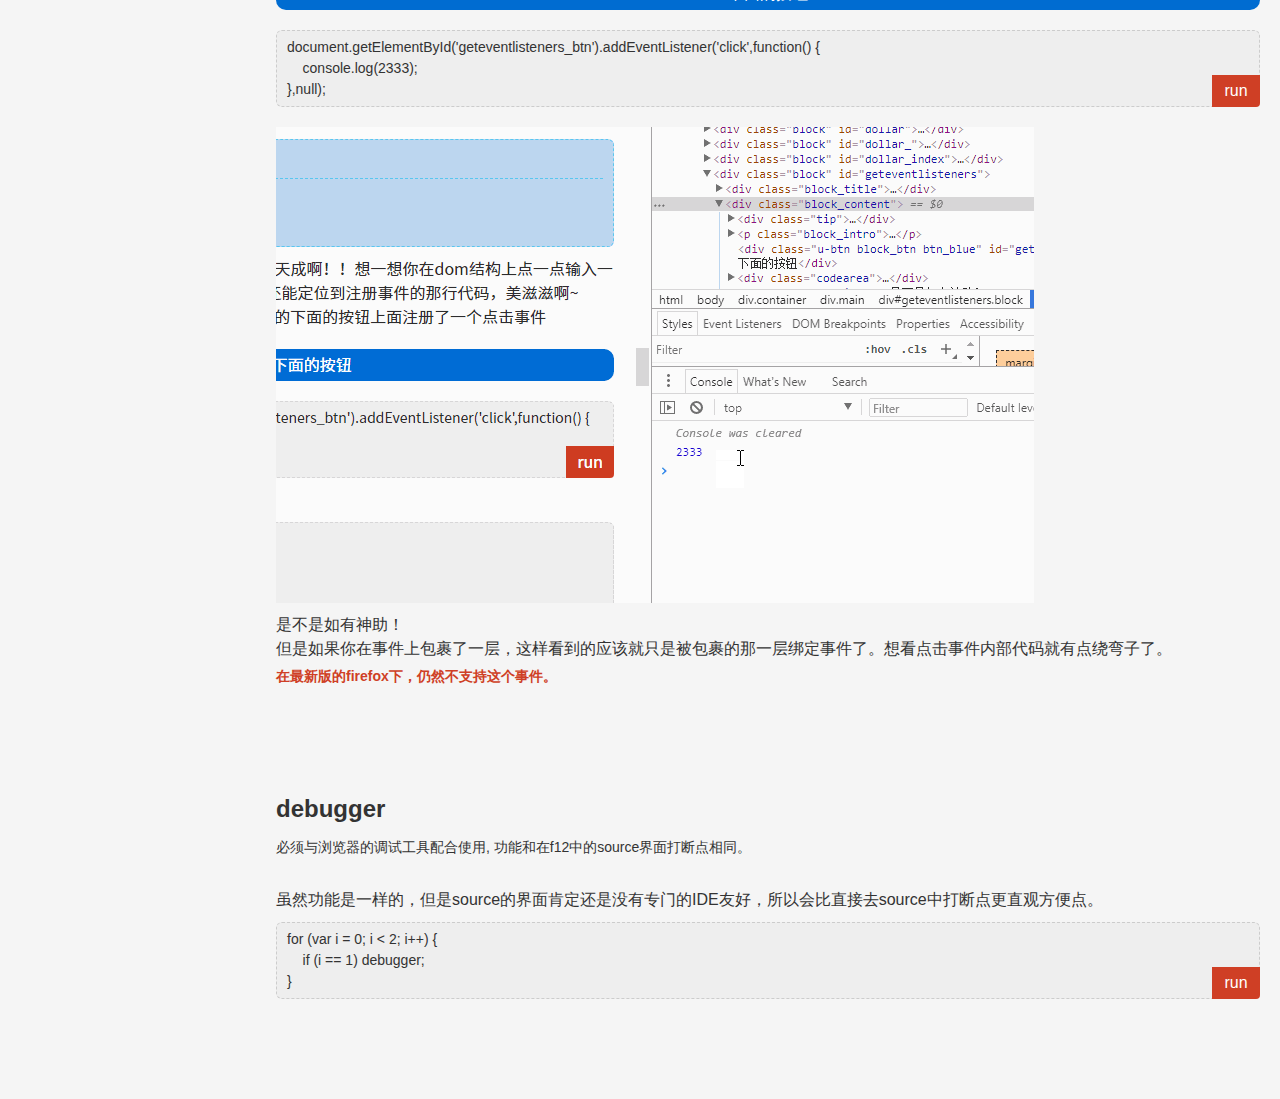
==== commit e7cff78e: "add item in debug shaing" ====
--- a/debug/view/index.html
+++ b/debug/view/index.html
@@ -11,11 +11,14 @@
 <body>
     <div class="container">
         <div class="nav">
+            <div class="nav_bg"></div>
             <ul>
                 <li><a href="#preface" class="active">preface</a></li>
                 <li><a href="#console">console</a></li>
                 <li><a href="#console_error">console.error()</a></li>
+                <li><a href="#console_count">console.count()</a></li>
                 <li><a href="#console_table">console.table()</a></li>
+                <li><a href="#ua">navigator.userAgent</a></li>
                 <li><a href="#dollar">$</a></li>
                 <li><a href="#dollar_">$_</a></li>
                 <li><a href="#dollar_index">$0-$4</a></li>
@@ -64,6 +67,33 @@
                             var test = {a: function() {console.error('wrong!!');}};
                             test.a();
                             console.warn('哟哟哟');
+                        </pre>
+                        <div class="run btn">run</div>
+                    </div>
+                </div>
+            </div>
+
+            <div class="block" id="console_count">
+                <div class="block_title">
+                    <h2 class="g-mt20">console.count()</h2>
+                    <small>记录一个函数或则一段代码重复执行了多少次。</small>
+                </div>
+                <div class="block_content">
+                    <div class="tip">
+                        <p class="title">语法</p>
+                        <p class="use">console.error(string...)</p>
+                        <p>string: 输入的具有标志性的字符串，一般为函数名。</p>
+                    </div>
+                    <p class="block_intro">我们有时候为了看看函数是否重复执行了，而有意的去创建一个公用的计数变量来计算函数的运行次数，这里有个通用的方法我们何乐而不为呢。</p>
+                    <div class="codearea">
+                        <pre class="code">
+                            var test = {a: function() {console.count('test.a');}};
+                        </pre>
+                        <div class="run btn">run</div>
+                    </div>
+                    <div class="codearea">
+                        <pre class="code" data-clear="0">
+                            test.a();
                         </pre>
                         <div class="run btn">run</div>
                     </div>
@@ -152,6 +182,25 @@
                 </div>
             </div>
 
+            <div class="block" id="ua">
+                <div class="block_title">
+                    <h2 class="g-mt20">手机端模拟navigator.userAgent</h2>
+                    <small>在此只说明，chrome下如何模拟userAgent来观察不同ua中的页面展示情况。</small>
+                </div>
+                <div class="block_content">
+                    <div class="tip">
+                        <p class="title">方法</p>
+                        <p>在f12调试中<b class="f-bold">点击响应式界面</b class="f-bold">，在选择手机型号的位置点击<b class="f-bold">Edit</b class="f-bold">。</p>
+                        <p>点击<b class="f-bold">Add custom device...</b></p>
+                        <p>配置好自己的其他dpr，长宽像素后，在placeholder显示<b class="f-bold">User agent string</b>的输入框内输入你想要配置的ua。</p>
+                        <p><b class="f-bold">确认后</b>只需要选择自己配好的就可以了。</p>
+                    </div>
+                    <p class="block_intro">这里我们选择我们常用的手机炒股软件黑白版来模拟，这里判断的是ua中的hxtheme，当该字段为1时就判断为白版，否则显示为黑版。</p>
+                    <img src="../images/gif_ua.gif" class="block_img">
+                    <p class="block_intro">当然也不仅仅是局限在黑白版中，我们也可以调整平常也会用到的innerversion来测试我们的代码。</p>
+                </div>
+            </div>
+
             <div class="block" id="dollar">
                 <div class="block_title">
                     <h1>$</h1>
--- a/resource/css/init.css
+++ b/resource/css/init.css
@@ -0,0 +1,109 @@
+@charset "utf-8";
+
+body, h1, h2, h3, h4, h5, h6, p, dl, dt, dd, ul, ol, li, small, form, button, input, textarea, th, td {
+    margin: 0;
+    padding: 0;
+    max-height: 9999px;
+}
+h1, h2, h3, h4, h5, h6, button, input, select, textarea {
+    font-size: 100%;
+    font-weight: normal}
+input, button, textarea, select {
+    outline: none;
+    background-color: white;
+}
+ul, ol, li {
+    list-style: none;
+}
+img {
+    border: 0;
+    max-width: 100%;
+    display: block;
+}
+textarea {
+    resize: none}
+input {
+    outline: none;
+    box-shadow: none;
+    -webkit-appearance: none;
+    appearance: none;
+}
+table {
+    border-collapse: collapse;
+    border-spacing: 0;
+}
+body {
+    color: #333;
+    position: relative;
+    _background-attachment: fixed;
+    _background-image: url(about: blank)}
+body, button, input, select, textarea {
+    line-height: 1.5em;
+    font-family: '\5FAE\8F6F\96C5\9ED1', 'Microsoft YaHei', \5b8b\4f53, tahoma, arial, sans-serif;
+    border: 0}
+@font-face {
+    font-family: 'sourceHanSan';
+    src: url(../../resource/font/SourceHanSansCN-Regular.otf);
+    
+}
+html,  body{
+    font-family: "sourceHanSan",  "Hiragino Sans GB",  "PingFang SC", Helvetica, "Microsoft YaHei", "Hiragino Sans GB", "enQuanYi Micro Hei", sans-serif;
+    -webkit-font-smoothing: antialiased;
+    -webkit-font-smoothing: antialiased;
+}
+* {
+    box-sizing: border-box;
+    -webkit-box-sizing: border-box;
+    color: #333333;
+    padding: 0;
+    margin: 0;
+    border: 0;
+    line-height: 1.5em;
+    max-width: 100%;
+    -webkit-tap-highlight-color: rgba(0, 0, 0, 0);
+}
+a {
+    text-decoration: none;
+    outline: 0;
+    color: inherit;
+}
+b, span {
+    color: inherit;
+    font-style: inherit;
+    font-size: inherit;
+}
+
+.fl {
+    float: left;
+}
+.fr {
+    float: right;
+}
+.btn{
+    cursor: pointer;
+    -ms-user-select: none;
+    -moz-user-select: none;
+    -webkit-user-select: none;
+    user-select: none;
+}
+body .hidden {
+    display: none;
+}
+.clearfix{
+    zoom: 1;
+}
+.clearfix: after{
+    clear: both;
+    content: ".";
+    display: block;
+    height: 0;
+    visibility: hidden;
+    zoom: 1;
+    overflow: hidden;
+}
+
+
+/* Util */
+.f-bold {
+    font-weight: bolder;
+}--- a/debug/css/index.css
+++ b/debug/css/index.css
@@ -50,6 +50,18 @@
     background-position: center;
 }
 
+.nav_bg {
+    background: url(../images/bg.jpg) no-repeat right top;
+    background-size: cover;
+    -webkit-filter: blur(3px) brightness(40%);
+    filter: blur(3px) brightness(40%);
+    position: absolute;
+    left: 0;
+    top: 0;
+    right: 0;
+    bottom: 0;
+    pointer-events: none;
+}
 .nav {
     width: 20%;
     height: 100%;
@@ -57,15 +69,18 @@
     left: 0;
     top: 0;
     border-right: 1px solid #3e5161;
-    background: url(../images/bg.jpg) no-repeat;
-    background-size: cover;
-    background-position: right top;
     padding-bottom: 140px;
     overflow: hidden;
+    background-color: #1a2f44;
+}
+.nav li {
+    position: relative;
+    z-index: 2;
 }
 .nav li a{
     display: block;
     font-size: 14px;
+    font-weight: bolder;
     line-height: 3em;
     color: #fff;
     padding-left: 1em;
@@ -75,7 +90,7 @@
 }
 
 .nav a:hover, .nav a.active {
-    background-color: rgba(42, 55, 66, .6);
+    background-color: rgba(13, 4, 31, .8);
     opacity: 1;
 }
 
